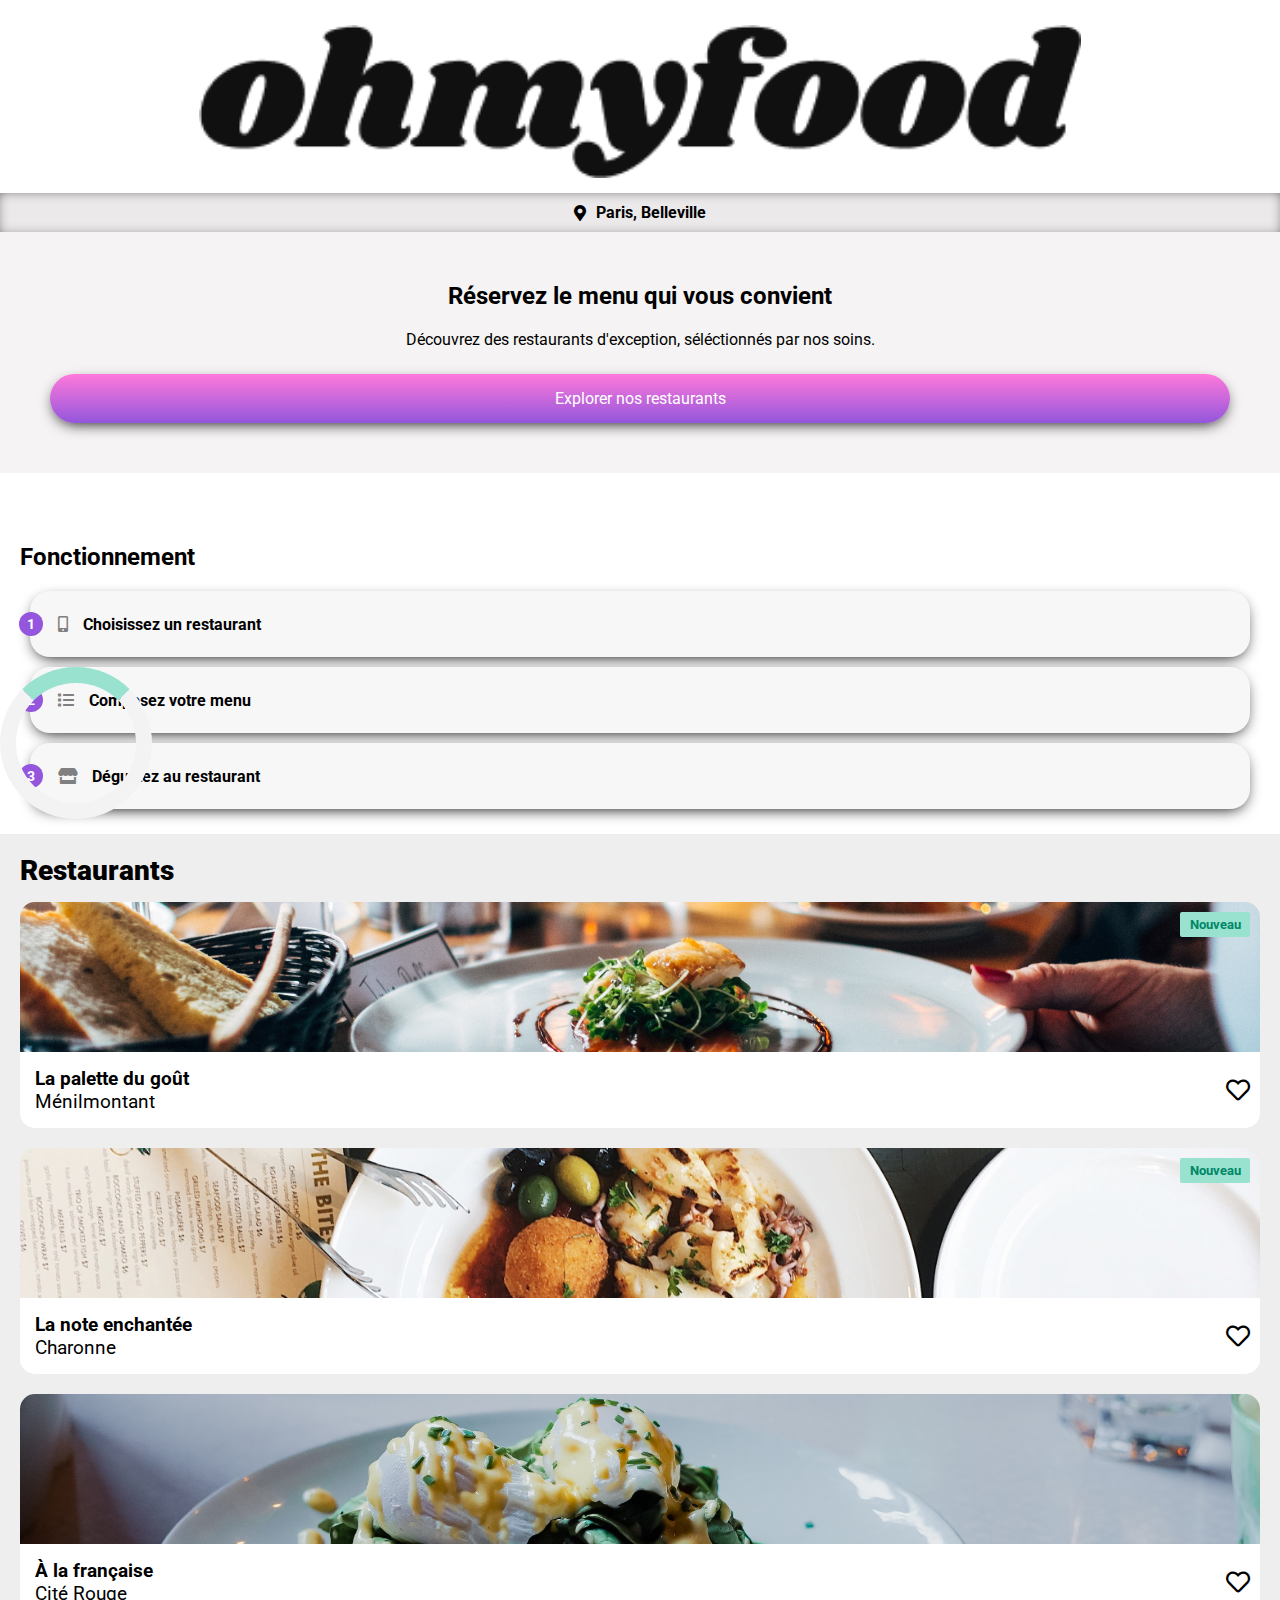
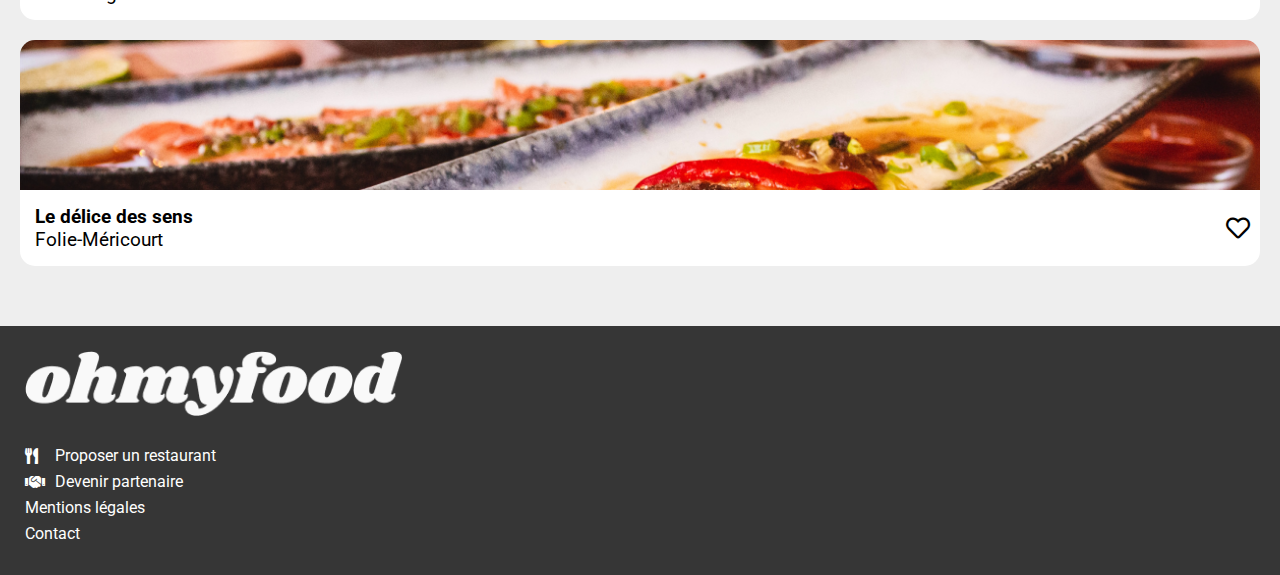
==== index.html @ 24064225 "28/06" ====
<!DOCTYPE html>
<html lang="fr">
  <head>
    <meta charset="utf-8" />
    <meta name="viewport" content="width=device-width, initial-scale=1" />
    <meta name="description" content="decouvre des restaurants d'dexception de chez ohmyfood" />
    <title>Oh my food</title>
    <link rel="stylesheet" href="./public/css/style.css" type="text/css" />
    <link rel="stylesheet" href="https://cdnjs.cloudflare.com/ajax/libs/font-awesome/5.15.1/css/all.min.css" />
    <link rel="preconnect" href="https://fonts.gstatic.com" />
    <link href="https://fonts.googleapis.com/css2?family=Roboto:wght@300&family=Shrikhand&display=swap" rel="stylesheet" />
  </head>
  <body>
    <div id="container">
      <header>
        <div id="logo_wrapper1">
          <img src="./public/images/logo/ohmyfood.png" alt="ohmyfood logo" />
        </div>
        <div id="adresse">
          <i class="fas fa-map-marker-alt"></i>
          Paris, Belleville
        </div>
        <div id="header_description">
          <div>
            <div id="bold">Réservez le menu qui vous convient</div>
          </div>
          <div>Découvrez des restaurants d'exception, séléctionnés par nos soins.</div>
          <a href="#" class="purple-button"> Explorer nos restaurants </a>
        </div>
      </header>
      <div id="content">
        <div id="fonctionnement">
          <h3>Fonctionnement</h3>
          <div class="element">
            <div class="chip">1</div>
            <i class="fas fa-mobile-alt"></i>
            Choisissez un restaurant
          </div>
          <div class="loader">
          </div>
          <div class="element">
            <div class="chip">2</div>
            <i class="fas fa-list"></i>
            Composez votre menu
          </div>
          <div class="element">
            <div class="chip">3</div>
            <i class="fas fa-store last"></i>
            Dégustez au restaurant
          </div>
        </div>
        <div id="restaurants">
          <h3>Restaurants</h3>
          <a href="la-palette-du-gout.html" class="restaurant-block">
            <img src="./public/images/restaurants/jay-wennington-N_Y88TWmGwA-unsplash.jpg" alt="Logo plate" />
            <span class="new">Nouveau</span>
            <div class="image-description">
              <span>
                <p class="name">La palette du goût</p>
                <p class="location">Ménilmontant</p>
              </span>
              <i class="far fa-heart"></i>
            </div>
          </a>
          <a href="la-note-enchantee.html" class="restaurant-block">
            <img src="./public/images/restaurants/stil-u2Lp8tXIcjw-unsplash.jpg" alt="Logo plate2" />
            <span class="new">Nouveau</span>
            <div class="image-description">
              <span>
                <p class="name">La note enchantée</p>
                <p class="location">Charonne</p>
              </span>
              <i class="far fa-heart"></i>
            </div>
          </a>
          <a href="a-la-francaise.html" class="restaurant-block">
            <img src="./public/images/restaurants/toa-heftiba-DQKerTsQwi0-unsplash.jpg" alt="Logo plate3" />
            <div class="image-description">
              <span>
                <p class="name">À la française</p>
                <p class="location">Cité Rouge</p>
              </span>
              <i class="far fa-heart"></i>
            </div>
          </a>
          <a href="le-delice-des-sens.html" class="restaurant-block">
            <img src="./public/images/restaurants/louis-hansel-shotsoflouis-qNBGVyOCY8Q-unsplash.jpg" alt="Logo plate4" />
            <div class="image-description">
              <span>
                <p class="name">Le délice des sens</p>
                <p class="location">Folie-Méricourt</p>
              </span>
              <i class="far fa-heart"></i>
            </div>
          </a>
        </div>
      </div>
      <footer>
        <div class="footer-elem">
          <img src="./public/images/logo/ohmyfoodblanc.png" alt="ohmyfood logo" />
        </div>
        <div class="footer-elem">
          <div class="icon-wrapper">
            <i class="fas fa-utensils"></i>
          </div>
          <span>
            Proposer un restaurant
          </span>
        </div>
        <div class="footer-elem">
          <div class="icon-wrapper">
            <i class="fas fa-handshake"></i>
          </div>
          <span>
            Devenir partenaire
          </span>
        </div>
        <div class="footer-elem">Mentions légales</div>
        <div class="footer-elem">Contact</div>
      </footer>
    </div>
  </body>
</html>
---- public/css/style.css ----
*{padding:0;margin:0;font-family:"Roboto", sans-serif}h1,h2,h4,h5{font-family:"Shrikhand", cursive}.purple-button{padding:15px 15px 15px 15px;border-radius:999px;background:#ff79da;background:-webkit-gradient(linear, left top, left bottom, from(#ff79da), to(#9356dc));background:linear-gradient(180deg, #ff79da 0%, #9356dc 100%);color:white;text-decoration:none;-webkit-box-shadow:0px 5px 15px -5px #000000;box-shadow:0px 5px 15px -5px #000000;text-align:center;margin-top:15px}#container header #logo_wrapper1{background-color:white;display:-webkit-box;display:-ms-flexbox;display:flex;-webkit-box-pack:center;-ms-flex-pack:center;justify-content:center;-webkit-box-align:center;-ms-flex-align:center;align-items:center;padding:10px;margin-top:15px;margin-bottom:5px}#container header #logo_wrapper1 img{width:70%}#container header #logo_wrapper{background-color:white;display:-webkit-box;display:-ms-flexbox;display:flex;-webkit-box-align:center;-ms-flex-align:center;align-items:center;-webkit-box-pack:justify;-ms-flex-pack:justify;justify-content:space-between;padding:10px;margin-top:15px;margin-bottom:5px}#container header #logo_wrapper .arrow{width:15%;color:#000000;font-size:1.3em;margin-left:15px}#container header #logo_wrapper img{width:50%}#container header #logo_wrapper .filler{width:5%;margin-right:20px}#container header .head_pic2{position:relative}#container header .head_pic2 img{-o-object-fit:cover;object-fit:cover;width:100%;max-height:400px}#container header #adresse{font-weight:bold;padding:0;display:-webkit-box;display:-ms-flexbox;display:flex;-webkit-box-align:center;-ms-flex-align:center;align-items:center;-webkit-box-pack:center;-ms-flex-pack:center;justify-content:center;padding:10px;background-color:#ebe9e9;-webkit-box-shadow:inset 0px 1px 15px -7px #000000;box-shadow:inset 0px 1px 15px -7px #000000}#container header #adresse i{margin-right:10px}#container header #header_description{background-color:#f5f3f3;display:-webkit-box;display:-ms-flexbox;display:flex;-webkit-box-pack:center;-ms-flex-pack:center;justify-content:center;-webkit-box-orient:vertical;-webkit-box-direction:normal;-ms-flex-direction:column;flex-direction:column;padding:50px}#container header #header_description div{text-align:center;display:-webkit-box;display:-ms-flexbox;display:flex;-webkit-box-orient:vertical;-webkit-box-direction:normal;-ms-flex-direction:column;flex-direction:column;-webkit-box-align:center;-ms-flex-align:center;align-items:center;-webkit-box-pack:center;-ms-flex-pack:center;justify-content:center;margin-bottom:10px}#container header #header_description #bold{font-weight:bold;font-size:150%}#container #content .loader{border:16px solid #f3f3f3;border-top:16px solid #99e2d0;border-radius:50%;width:120px;height:120px;-webkit-animation:spin 2s linear;animation:spin 2s linear;-webkit-box-pack:center;-ms-flex-pack:center;justify-content:center;-webkit-box-align:center;-ms-flex-align:center;align-items:center;display:-webkit-box;display:-ms-flexbox;display:flex;-webkit-animation:spin 3s ease-in-out 0.1s forwards;animation:spin 3s ease-in-out 0.1s forwards;z-index:100;position:absolute}@-webkit-keyframes spin{0%{-webkit-transform:rotate(0deg);transform:rotate(0deg);opacity:1}100%{-webkit-transform:rotate(360deg);transform:rotate(360deg);opacity:0;z-index:-1}}@keyframes spin{0%{-webkit-transform:rotate(0deg);transform:rotate(0deg);opacity:1}100%{-webkit-transform:rotate(360deg);transform:rotate(360deg);opacity:0;z-index:-1}}#container #content .slide-in-top{-webkit-animation:slide-in-top 1s cubic-bezier(0.25, 0.46, 0.45, 0.94) both;animation:slide-in-top 1s cubic-bezier(0.25, 0.46, 0.45, 0.94) both}#container #content .slide-in-top2{-webkit-animation:slide-in-top 1s cubic-bezier(0.25, 0.46, 0.45, 0.94) 100ms both;animation:slide-in-top 1s cubic-bezier(0.25, 0.46, 0.45, 0.94) 100ms both}#container #content .slide-in-top3{-webkit-animation:slide-in-top 1s cubic-bezier(0.25, 0.46, 0.45, 0.94) 200ms both;animation:slide-in-top 1s cubic-bezier(0.25, 0.46, 0.45, 0.94) 200ms both}#container #content .slide-in-top4{-webkit-animation:slide-in-top 1s cubic-bezier(0.25, 0.46, 0.45, 0.94) 300ms both;animation:slide-in-top 1s cubic-bezier(0.25, 0.46, 0.45, 0.94) 300ms both}@-webkit-keyframes slide-in-top{0%{-webkit-transform:translateY(-1000px);transform:translateY(-1000px);opacity:0}100%{-webkit-transform:translateY(0);transform:translateY(0);opacity:1}}@keyframes slide-in-top{0%{-webkit-transform:translateY(-1000px);transform:translateY(-1000px);opacity:0}100%{-webkit-transform:translateY(0);transform:translateY(0);opacity:1}}#container #content #menu{background-color:white;border-radius:50px 50px 0 0;padding-top:20px;position:relative;z-index:100;margin-top:-50px}#container #content #menu .title-restau{font-weight:1200;font-size:1.5em;text-decoration:none;padding:20px;display:-webkit-box;display:-ms-flexbox;display:flex;-webkit-box-align:center;-ms-flex-align:center;align-items:center;-webkit-box-pack:justify;-ms-flex-pack:justify;justify-content:space-between;-webkit-box-orient:horizontal;-webkit-box-direction:normal;-ms-flex-direction:row;flex-direction:row;font-family:"Shrikhand", cursive}#container #content #menu .title-restau .fa-heart{font-weight:normal}#container #content #menu .menu-item{margin-left:38px;margin-bottom:10px;margin-top:40px}#container #content #menu #small_underline{border-bottom:3px solid #91f5e4;width:40px;margin-bottom:20px;margin-top:5px}#container #content #menu .dish-element{margin:0 30px 10px 30px;-webkit-box-shadow:0px 5px 15px -5px #000000;box-shadow:0px 5px 15px -5px #000000;border-radius:20px;padding:10px 15px;background-color:#f7f7f7}#container #content #menu .dish-element:active{background-color:#ebdafa;cursor:pointer}#container #content #menu .dish-element:hover{background-color:#ebdafa;cursor:pointer}#container #content #menu .dish-element .dish-name{font-size:1.2rem;font-weight:bold}#container #content #menu .dish-element .details-wrapper{display:-webkit-box;display:-ms-flexbox;display:flex;-webkit-box-align:center;-ms-flex-align:center;align-items:center;-webkit-box-pack:justify;-ms-flex-pack:justify;justify-content:space-between;-webkit-box-orient:horizontal;-webkit-box-direction:normal;-ms-flex-direction:row;flex-direction:row;-webkit-box-flex:1;-ms-flex-positive:1;flex-grow:1}#container #content #menu .dish-element .details-wrapper .dish-details{font-size:0.9rem}#container #content #menu .dish-element .details-wrapper .dish-price{font-weight:bold}#container #content #menu .dish-element .details-wrapper .dish-check{width:50px;height:100%;background-color:Purple;display:-webkit-box;display:-ms-flexbox;display:flex;-webkit-box-align:center;-ms-flex-align:center;align-items:center;-webkit-box-pack:center;-ms-flex-pack:center;justify-content:center}#container #content #menu .dish-element .details-wrapper .dish-check .fa-check-circle{-webkit-animation:rotate-in-center 0.6s cubic-bezier(0.25, 0.46, 0.45, 0.94) alternate both;animation:rotate-in-center 0.6s cubic-bezier(0.25, 0.46, 0.45, 0.94) alternate both}@-webkit-keyframes rotate-in-center{0%{-webkit-transform:rotate(-360deg);transform:rotate(-360deg);opacity:0}100%{-webkit-transform:rotate(0);transform:rotate(0);opacity:1}}@keyframes rotate-in-center{0%{-webkit-transform:rotate(-360deg);transform:rotate(-360deg);opacity:0}100%{-webkit-transform:rotate(0);transform:rotate(0);opacity:1}}#container #content #menu #button_wrapper{width:100%;display:-webkit-box;display:-ms-flexbox;display:flex;-webkit-box-align:center;-ms-flex-align:center;align-items:center;-webkit-box-pack:center;-ms-flex-pack:center;justify-content:center;margin-bottom:20px}#container #content #fonctionnement h3{font-weight:1200;font-size:1.5em;text-decoration:none;padding:20px;margin-top:50px}#container #content #fonctionnement .element{font-weight:bold;border-radius:20px;padding:10px 15px;background-color:#f7f7f7;margin:0 30px;margin-bottom:10px;display:-webkit-box;display:-ms-flexbox;display:flex;-webkit-box-orient:horizontal;-webkit-box-direction:normal;-ms-flex-direction:row;flex-direction:row;-webkit-box-align:center;-ms-flex-align:center;align-items:center;-webkit-box-shadow:0px 5px 15px -5px #000000;box-shadow:0px 5px 15px -5px #000000}#container #content #fonctionnement .element:active{background-color:#ebdafa;cursor:pointer}#container #content #fonctionnement .element:hover{background-color:#ebdafa;cursor:pointer}#container #content #fonctionnement .element:hover i{color:#9356dc}#container #content #fonctionnement .element .chip{width:20px;height:20px;background-color:#9356dc;border-radius:999px;padding:2px;display:-webkit-box;display:-ms-flexbox;display:flex;-webkit-box-align:center;-ms-flex-align:center;align-items:center;-webkit-box-pack:center;-ms-flex-pack:center;justify-content:center;color:white;margin-left:-26px;font-size:0.9rem}#container #content #fonctionnement .element i{color:grey;padding:15px}#container #content #restaurants{background-color:#eee;padding:20px;font-weight:bold;font-size:1.5em;margin-top:25px;padding-bottom:40px}#container #content #restaurants h3{margin-bottom:15px;font-weight:bolder}#container #content #restaurants .restaurant-block{border-radius:20px;text-decoration:none;display:-webkit-box;display:-ms-flexbox;display:flex;-webkit-box-orient:vertical;-webkit-box-direction:normal;-ms-flex-direction:column;flex-direction:column;margin-bottom:20px;position:relative}#container #content #restaurants .restaurant-block img{border-radius:15px 15px 0 0;-o-object-fit:cover;object-fit:cover;width:100%;height:150px}#container #content #restaurants .restaurant-block .new{background-color:#99e2d0;color:#008766;border-radius:2px;padding:5px;position:absolute;top:10px;right:10px;font-size:0.8rem;font-weight:bold;width:60px;text-align:center}#container #content #restaurants .restaurant-block .image-description{padding-left:15px;color:black;display:-webkit-box;display:-ms-flexbox;display:flex;background-color:white;-webkit-box-align:center;-ms-flex-align:center;align-items:center;-webkit-box-pack:justify;-ms-flex-pack:justify;justify-content:space-between;border-radius:0 0 15px 15px}#container #content #restaurants .restaurant-block .image-description i{margin-right:10px}#container #content #restaurants .restaurant-block .image-description i:hover{-webkit-filter:hue-rotate(-30deg);filter:hue-rotate(-30deg)}#container #content #restaurants .restaurant-block .image-description span{margin:15px 15px 15px 0px;font-size:1.2rem;text-decoration:none}#container #content #restaurants .restaurant-block .image-description span .location{font-weight:normal}#container footer{background-color:#363636;padding-bottom:25px}#container footer .footer-elem{display:-webkit-box;display:-ms-flexbox;display:flex;-webkit-box-pack:start;-ms-flex-pack:start;justify-content:flex-start;-webkit-box-align:center;-ms-flex-align:center;align-items:center;padding-left:25px;color:white;margin-bottom:7px}#container footer .footer-elem:first-of-type{margin-bottom:25px}#container footer .footer-elem .icon-wrapper{width:30px;display:-webkit-box;display:-ms-flexbox;display:flex;-webkit-box-pack:start;-ms-flex-pack:start;justify-content:flex-start;-webkit-box-align:center;-ms-flex-align:center;align-items:center}#container footer .footer-elem .icon-wrapper .fa-utensils .fa-handshake{color:white;margin-right:5px}#container footer .footer-elem img{width:30%;margin-bottom:5px;margin-top:25px}
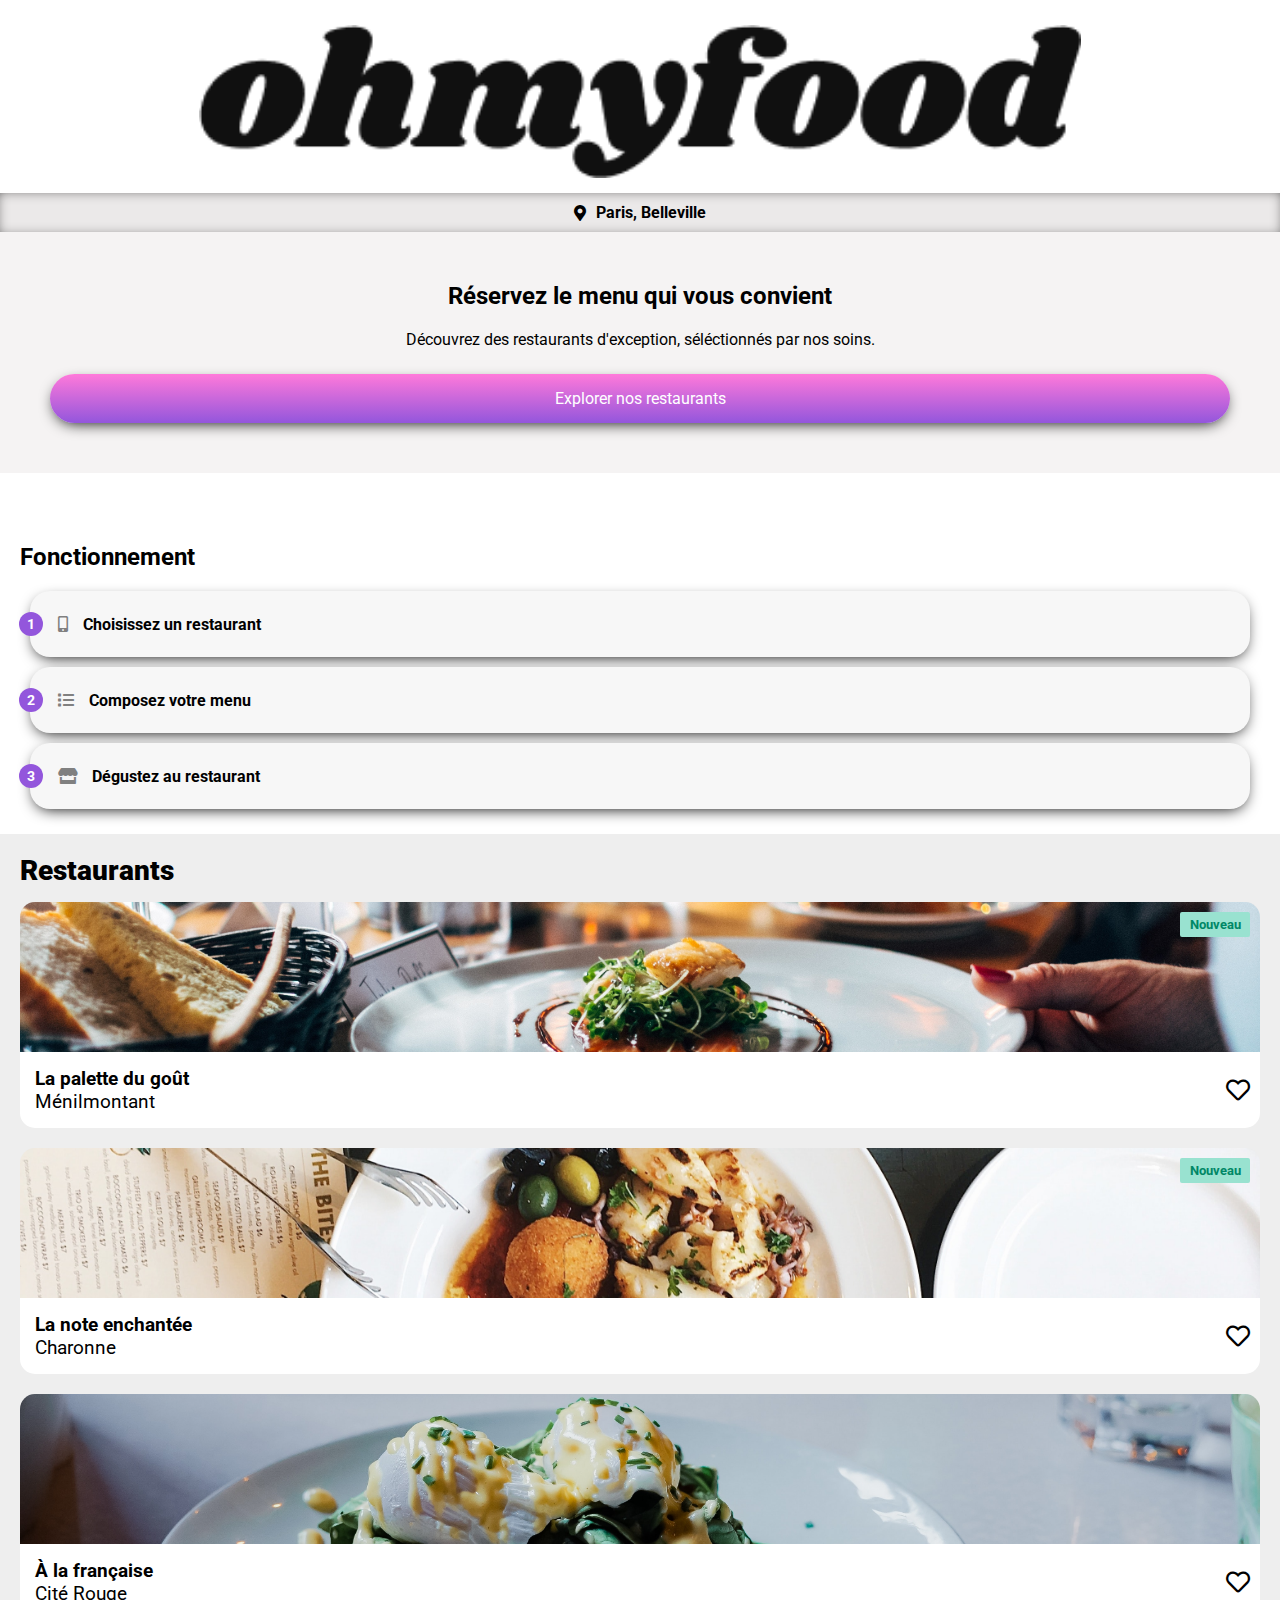
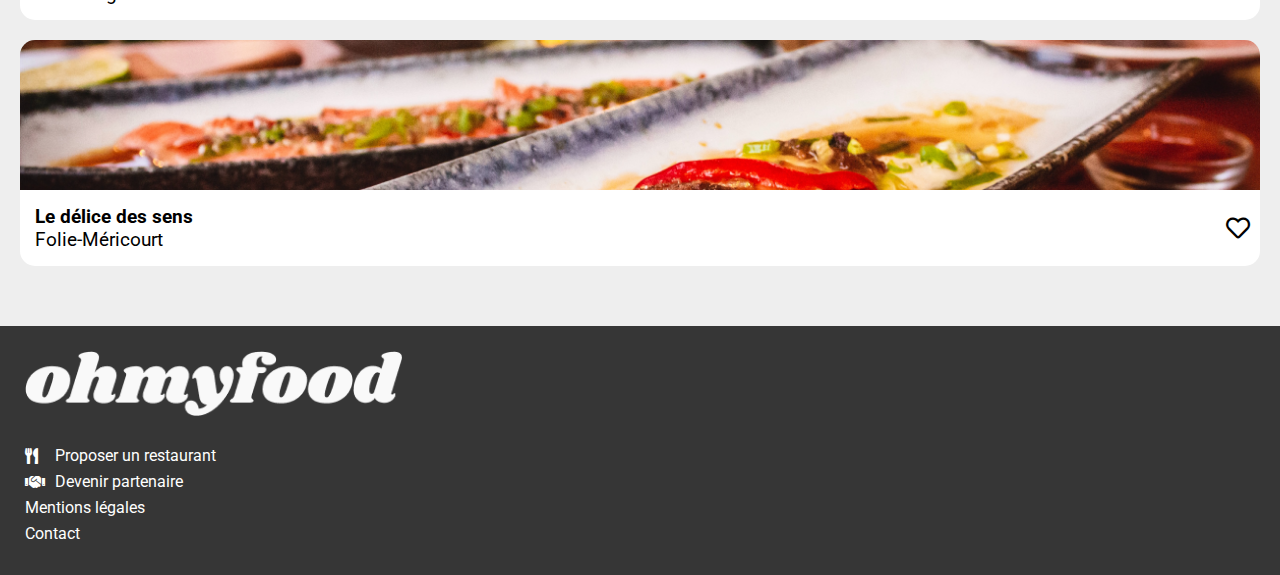
==== commit ef98457c: "28/06 no.2" ====
--- a/index.html
+++ b/index.html
@@ -11,6 +11,9 @@
     <link href="https://fonts.googleapis.com/css2?family=Roboto:wght@300&family=Shrikhand&display=swap" rel="stylesheet" />
   </head>
   <body>
+    <div class="loader">
+      <div class="spinner"></div>
+    </div>
     <div id="container">
       <header>
         <div id="logo_wrapper1">
@@ -35,8 +38,6 @@
             <div class="chip">1</div>
             <i class="fas fa-mobile-alt"></i>
             Choisissez un restaurant
-          </div>
-          <div class="loader">
           </div>
           <div class="element">
             <div class="chip">2</div>
--- a/public/css/style.css
+++ b/public/css/style.css
@@ -1 +1 @@
-*{padding:0;margin:0;font-family:"Roboto", sans-serif}h1,h2,h4,h5{font-family:"Shrikhand", cursive}.purple-button{padding:15px 15px 15px 15px;border-radius:999px;background:#ff79da;background:-webkit-gradient(linear, left top, left bottom, from(#ff79da), to(#9356dc));background:linear-gradient(180deg, #ff79da 0%, #9356dc 100%);color:white;text-decoration:none;-webkit-box-shadow:0px 5px 15px -5px #000000;box-shadow:0px 5px 15px -5px #000000;text-align:center;margin-top:15px}#container header #logo_wrapper1{background-color:white;display:-webkit-box;display:-ms-flexbox;display:flex;-webkit-box-pack:center;-ms-flex-pack:center;justify-content:center;-webkit-box-align:center;-ms-flex-align:center;align-items:center;padding:10px;margin-top:15px;margin-bottom:5px}#container header #logo_wrapper1 img{width:70%}#container header #logo_wrapper{background-color:white;display:-webkit-box;display:-ms-flexbox;display:flex;-webkit-box-align:center;-ms-flex-align:center;align-items:center;-webkit-box-pack:justify;-ms-flex-pack:justify;justify-content:space-between;padding:10px;margin-top:15px;margin-bottom:5px}#container header #logo_wrapper .arrow{width:15%;color:#000000;font-size:1.3em;margin-left:15px}#container header #logo_wrapper img{width:50%}#container header #logo_wrapper .filler{width:5%;margin-right:20px}#container header .head_pic2{position:relative}#container header .head_pic2 img{-o-object-fit:cover;object-fit:cover;width:100%;max-height:400px}#container header #adresse{font-weight:bold;padding:0;display:-webkit-box;display:-ms-flexbox;display:flex;-webkit-box-align:center;-ms-flex-align:center;align-items:center;-webkit-box-pack:center;-ms-flex-pack:center;justify-content:center;padding:10px;background-color:#ebe9e9;-webkit-box-shadow:inset 0px 1px 15px -7px #000000;box-shadow:inset 0px 1px 15px -7px #000000}#container header #adresse i{margin-right:10px}#container header #header_description{background-color:#f5f3f3;display:-webkit-box;display:-ms-flexbox;display:flex;-webkit-box-pack:center;-ms-flex-pack:center;justify-content:center;-webkit-box-orient:vertical;-webkit-box-direction:normal;-ms-flex-direction:column;flex-direction:column;padding:50px}#container header #header_description div{text-align:center;display:-webkit-box;display:-ms-flexbox;display:flex;-webkit-box-orient:vertical;-webkit-box-direction:normal;-ms-flex-direction:column;flex-direction:column;-webkit-box-align:center;-ms-flex-align:center;align-items:center;-webkit-box-pack:center;-ms-flex-pack:center;justify-content:center;margin-bottom:10px}#container header #header_description #bold{font-weight:bold;font-size:150%}#container #content .loader{border:16px solid #f3f3f3;border-top:16px solid #99e2d0;border-radius:50%;width:120px;height:120px;-webkit-animation:spin 2s linear;animation:spin 2s linear;-webkit-box-pack:center;-ms-flex-pack:center;justify-content:center;-webkit-box-align:center;-ms-flex-align:center;align-items:center;display:-webkit-box;display:-ms-flexbox;display:flex;-webkit-animation:spin 3s ease-in-out 0.1s forwards;animation:spin 3s ease-in-out 0.1s forwards;z-index:100;position:absolute}@-webkit-keyframes spin{0%{-webkit-transform:rotate(0deg);transform:rotate(0deg);opacity:1}100%{-webkit-transform:rotate(360deg);transform:rotate(360deg);opacity:0;z-index:-1}}@keyframes spin{0%{-webkit-transform:rotate(0deg);transform:rotate(0deg);opacity:1}100%{-webkit-transform:rotate(360deg);transform:rotate(360deg);opacity:0;z-index:-1}}#container #content .slide-in-top{-webkit-animation:slide-in-top 1s cubic-bezier(0.25, 0.46, 0.45, 0.94) both;animation:slide-in-top 1s cubic-bezier(0.25, 0.46, 0.45, 0.94) both}#container #content .slide-in-top2{-webkit-animation:slide-in-top 1s cubic-bezier(0.25, 0.46, 0.45, 0.94) 100ms both;animation:slide-in-top 1s cubic-bezier(0.25, 0.46, 0.45, 0.94) 100ms both}#container #content .slide-in-top3{-webkit-animation:slide-in-top 1s cubic-bezier(0.25, 0.46, 0.45, 0.94) 200ms both;animation:slide-in-top 1s cubic-bezier(0.25, 0.46, 0.45, 0.94) 200ms both}#container #content .slide-in-top4{-webkit-animation:slide-in-top 1s cubic-bezier(0.25, 0.46, 0.45, 0.94) 300ms both;animation:slide-in-top 1s cubic-bezier(0.25, 0.46, 0.45, 0.94) 300ms both}@-webkit-keyframes slide-in-top{0%{-webkit-transform:translateY(-1000px);transform:translateY(-1000px);opacity:0}100%{-webkit-transform:translateY(0);transform:translateY(0);opacity:1}}@keyframes slide-in-top{0%{-webkit-transform:translateY(-1000px);transform:translateY(-1000px);opacity:0}100%{-webkit-transform:translateY(0);transform:translateY(0);opacity:1}}#container #content #menu{background-color:white;border-radius:50px 50px 0 0;padding-top:20px;position:relative;z-index:100;margin-top:-50px}#container #content #menu .title-restau{font-weight:1200;font-size:1.5em;text-decoration:none;padding:20px;display:-webkit-box;display:-ms-flexbox;display:flex;-webkit-box-align:center;-ms-flex-align:center;align-items:center;-webkit-box-pack:justify;-ms-flex-pack:justify;justify-content:space-between;-webkit-box-orient:horizontal;-webkit-box-direction:normal;-ms-flex-direction:row;flex-direction:row;font-family:"Shrikhand", cursive}#container #content #menu .title-restau .fa-heart{font-weight:normal}#container #content #menu .menu-item{margin-left:38px;margin-bottom:10px;margin-top:40px}#container #content #menu #small_underline{border-bottom:3px solid #91f5e4;width:40px;margin-bottom:20px;margin-top:5px}#container #content #menu .dish-element{margin:0 30px 10px 30px;-webkit-box-shadow:0px 5px 15px -5px #000000;box-shadow:0px 5px 15px -5px #000000;border-radius:20px;padding:10px 15px;background-color:#f7f7f7}#container #content #menu .dish-element:active{background-color:#ebdafa;cursor:pointer}#container #content #menu .dish-element:hover{background-color:#ebdafa;cursor:pointer}#container #content #menu .dish-element .dish-name{font-size:1.2rem;font-weight:bold}#container #content #menu .dish-element .details-wrapper{display:-webkit-box;display:-ms-flexbox;display:flex;-webkit-box-align:center;-ms-flex-align:center;align-items:center;-webkit-box-pack:justify;-ms-flex-pack:justify;justify-content:space-between;-webkit-box-orient:horizontal;-webkit-box-direction:normal;-ms-flex-direction:row;flex-direction:row;-webkit-box-flex:1;-ms-flex-positive:1;flex-grow:1}#container #content #menu .dish-element .details-wrapper .dish-details{font-size:0.9rem}#container #content #menu .dish-element .details-wrapper .dish-price{font-weight:bold}#container #content #menu .dish-element .details-wrapper .dish-check{width:50px;height:100%;background-color:Purple;display:-webkit-box;display:-ms-flexbox;display:flex;-webkit-box-align:center;-ms-flex-align:center;align-items:center;-webkit-box-pack:center;-ms-flex-pack:center;justify-content:center}#container #content #menu .dish-element .details-wrapper .dish-check .fa-check-circle{-webkit-animation:rotate-in-center 0.6s cubic-bezier(0.25, 0.46, 0.45, 0.94) alternate both;animation:rotate-in-center 0.6s cubic-bezier(0.25, 0.46, 0.45, 0.94) alternate both}@-webkit-keyframes rotate-in-center{0%{-webkit-transform:rotate(-360deg);transform:rotate(-360deg);opacity:0}100%{-webkit-transform:rotate(0);transform:rotate(0);opacity:1}}@keyframes rotate-in-center{0%{-webkit-transform:rotate(-360deg);transform:rotate(-360deg);opacity:0}100%{-webkit-transform:rotate(0);transform:rotate(0);opacity:1}}#container #content #menu #button_wrapper{width:100%;display:-webkit-box;display:-ms-flexbox;display:flex;-webkit-box-align:center;-ms-flex-align:center;align-items:center;-webkit-box-pack:center;-ms-flex-pack:center;justify-content:center;margin-bottom:20px}#container #content #fonctionnement h3{font-weight:1200;font-size:1.5em;text-decoration:none;padding:20px;margin-top:50px}#container #content #fonctionnement .element{font-weight:bold;border-radius:20px;padding:10px 15px;background-color:#f7f7f7;margin:0 30px;margin-bottom:10px;display:-webkit-box;display:-ms-flexbox;display:flex;-webkit-box-orient:horizontal;-webkit-box-direction:normal;-ms-flex-direction:row;flex-direction:row;-webkit-box-align:center;-ms-flex-align:center;align-items:center;-webkit-box-shadow:0px 5px 15px -5px #000000;box-shadow:0px 5px 15px -5px #000000}#container #content #fonctionnement .element:active{background-color:#ebdafa;cursor:pointer}#container #content #fonctionnement .element:hover{background-color:#ebdafa;cursor:pointer}#container #content #fonctionnement .element:hover i{color:#9356dc}#container #content #fonctionnement .element .chip{width:20px;height:20px;background-color:#9356dc;border-radius:999px;padding:2px;display:-webkit-box;display:-ms-flexbox;display:flex;-webkit-box-align:center;-ms-flex-align:center;align-items:center;-webkit-box-pack:center;-ms-flex-pack:center;justify-content:center;color:white;margin-left:-26px;font-size:0.9rem}#container #content #fonctionnement .element i{color:grey;padding:15px}#container #content #restaurants{background-color:#eee;padding:20px;font-weight:bold;font-size:1.5em;margin-top:25px;padding-bottom:40px}#container #content #restaurants h3{margin-bottom:15px;font-weight:bolder}#container #content #restaurants .restaurant-block{border-radius:20px;text-decoration:none;display:-webkit-box;display:-ms-flexbox;display:flex;-webkit-box-orient:vertical;-webkit-box-direction:normal;-ms-flex-direction:column;flex-direction:column;margin-bottom:20px;position:relative}#container #content #restaurants .restaurant-block img{border-radius:15px 15px 0 0;-o-object-fit:cover;object-fit:cover;width:100%;height:150px}#container #content #restaurants .restaurant-block .new{background-color:#99e2d0;color:#008766;border-radius:2px;padding:5px;position:absolute;top:10px;right:10px;font-size:0.8rem;font-weight:bold;width:60px;text-align:center}#container #content #restaurants .restaurant-block .image-description{padding-left:15px;color:black;display:-webkit-box;display:-ms-flexbox;display:flex;background-color:white;-webkit-box-align:center;-ms-flex-align:center;align-items:center;-webkit-box-pack:justify;-ms-flex-pack:justify;justify-content:space-between;border-radius:0 0 15px 15px}#container #content #restaurants .restaurant-block .image-description i{margin-right:10px}#container #content #restaurants .restaurant-block .image-description i:hover{-webkit-filter:hue-rotate(-30deg);filter:hue-rotate(-30deg)}#container #content #restaurants .restaurant-block .image-description span{margin:15px 15px 15px 0px;font-size:1.2rem;text-decoration:none}#container #content #restaurants .restaurant-block .image-description span .location{font-weight:normal}#container footer{background-color:#363636;padding-bottom:25px}#container footer .footer-elem{display:-webkit-box;display:-ms-flexbox;display:flex;-webkit-box-pack:start;-ms-flex-pack:start;justify-content:flex-start;-webkit-box-align:center;-ms-flex-align:center;align-items:center;padding-left:25px;color:white;margin-bottom:7px}#container footer .footer-elem:first-of-type{margin-bottom:25px}#container footer .footer-elem .icon-wrapper{width:30px;display:-webkit-box;display:-ms-flexbox;display:flex;-webkit-box-pack:start;-ms-flex-pack:start;justify-content:flex-start;-webkit-box-align:center;-ms-flex-align:center;align-items:center}#container footer .footer-elem .icon-wrapper .fa-utensils .fa-handshake{color:white;margin-right:5px}#container footer .footer-elem img{width:30%;margin-bottom:5px;margin-top:25px}
+*{padding:0;margin:0;font-family:"Roboto", sans-serif}h1,h2,h4,h5{font-family:"Shrikhand", cursive}.purple-button{padding:15px 15px 15px 15px;border-radius:999px;background:#ff79da;background:-webkit-gradient(linear, left top, left bottom, from(#ff79da), to(#9356dc));background:linear-gradient(180deg, #ff79da 0%, #9356dc 100%);color:white;text-decoration:none;-webkit-box-shadow:0px 5px 15px -5px #000000;box-shadow:0px 5px 15px -5px #000000;text-align:center;margin-top:15px}#container header #logo_wrapper1{background-color:white;display:-webkit-box;display:-ms-flexbox;display:flex;-webkit-box-pack:center;-ms-flex-pack:center;justify-content:center;-webkit-box-align:center;-ms-flex-align:center;align-items:center;padding:10px;margin-top:15px;margin-bottom:5px}#container header #logo_wrapper1 img{width:70%}#container header #logo_wrapper{background-color:white;display:-webkit-box;display:-ms-flexbox;display:flex;-webkit-box-align:center;-ms-flex-align:center;align-items:center;-webkit-box-pack:justify;-ms-flex-pack:justify;justify-content:space-between;padding:10px;margin-top:15px;margin-bottom:5px}#container header #logo_wrapper .arrow{width:15%;color:#000000;font-size:1.3em;margin-left:15px}#container header #logo_wrapper img{width:50%}#container header #logo_wrapper .filler{width:5%;margin-right:20px}#container header .head_pic2{position:relative}#container header .head_pic2 img{-o-object-fit:cover;object-fit:cover;width:100%;max-height:400px}#container header #adresse{font-weight:bold;padding:0;display:-webkit-box;display:-ms-flexbox;display:flex;-webkit-box-align:center;-ms-flex-align:center;align-items:center;-webkit-box-pack:center;-ms-flex-pack:center;justify-content:center;padding:10px;background-color:#ebe9e9;-webkit-box-shadow:inset 0px 1px 15px -7px #000000;box-shadow:inset 0px 1px 15px -7px #000000}#container header #adresse i{margin-right:10px}#container header #header_description{background-color:#f5f3f3;display:-webkit-box;display:-ms-flexbox;display:flex;-webkit-box-pack:center;-ms-flex-pack:center;justify-content:center;-webkit-box-orient:vertical;-webkit-box-direction:normal;-ms-flex-direction:column;flex-direction:column;padding:50px}#container header #header_description div{text-align:center;display:-webkit-box;display:-ms-flexbox;display:flex;-webkit-box-orient:vertical;-webkit-box-direction:normal;-ms-flex-direction:column;flex-direction:column;-webkit-box-align:center;-ms-flex-align:center;align-items:center;-webkit-box-pack:center;-ms-flex-pack:center;justify-content:center;margin-bottom:10px}#container header #header_description #bold{font-weight:bold;font-size:150%}#container .loader{background-color:rgba(255,255,255,0.95);display:-webkit-box;display:-ms-flexbox;display:flex;height:100px;width:100%;z-index:100}#container .spinners{border:16px solid #f3f3f3;border-top:16px solid #99e2d0;border-radius:50%;width:120px;height:120px;-webkit-animation:spin 2s linear;animation:spin 2s linear;-webkit-box-pack:center;-ms-flex-pack:center;justify-content:center;-webkit-box-align:center;-ms-flex-align:center;align-items:center;display:-webkit-box;display:-ms-flexbox;display:flex;-webkit-animation:spin 3s ease-in-out 0.1s forwards;animation:spin 3s ease-in-out 0.1s forwards;z-index:100;position:absolute}@-webkit-keyframes spin{0%{-webkit-transform:rotate(0deg);transform:rotate(0deg);opacity:1}100%{-webkit-transform:rotate(360deg);transform:rotate(360deg);opacity:0;z-index:-1}}@keyframes spin{0%{-webkit-transform:rotate(0deg);transform:rotate(0deg);opacity:1}100%{-webkit-transform:rotate(360deg);transform:rotate(360deg);opacity:0;z-index:-1}}#container #content .slide-in-top{-webkit-animation:slide-in-top 1s cubic-bezier(0.25, 0.46, 0.45, 0.94) both;animation:slide-in-top 1s cubic-bezier(0.25, 0.46, 0.45, 0.94) both}#container #content .slide-in-top2{-webkit-animation:slide-in-top 1s cubic-bezier(0.25, 0.46, 0.45, 0.94) 100ms both;animation:slide-in-top 1s cubic-bezier(0.25, 0.46, 0.45, 0.94) 100ms both}#container #content .slide-in-top3{-webkit-animation:slide-in-top 1s cubic-bezier(0.25, 0.46, 0.45, 0.94) 200ms both;animation:slide-in-top 1s cubic-bezier(0.25, 0.46, 0.45, 0.94) 200ms both}#container #content .slide-in-top4{-webkit-animation:slide-in-top 1s cubic-bezier(0.25, 0.46, 0.45, 0.94) 300ms both;animation:slide-in-top 1s cubic-bezier(0.25, 0.46, 0.45, 0.94) 300ms both}@-webkit-keyframes slide-in-top{0%{-webkit-transform:translateY(-1000px);transform:translateY(-1000px);opacity:0}100%{-webkit-transform:translateY(0);transform:translateY(0);opacity:1}}@keyframes slide-in-top{0%{-webkit-transform:translateY(-1000px);transform:translateY(-1000px);opacity:0}100%{-webkit-transform:translateY(0);transform:translateY(0);opacity:1}}#container #content #menu{background-color:white;border-radius:50px 50px 0 0;padding-top:20px;position:relative;z-index:100;margin-top:-50px}#container #content #menu .title-restau{font-weight:1200;font-size:1.5em;text-decoration:none;padding:20px;display:-webkit-box;display:-ms-flexbox;display:flex;-webkit-box-align:center;-ms-flex-align:center;align-items:center;-webkit-box-pack:justify;-ms-flex-pack:justify;justify-content:space-between;-webkit-box-orient:horizontal;-webkit-box-direction:normal;-ms-flex-direction:row;flex-direction:row;font-family:"Shrikhand", cursive}#container #content #menu .title-restau .fa-heart{font-weight:normal}#container #content #menu .menu-item{margin-left:38px;margin-bottom:10px;margin-top:40px}#container #content #menu #small_underline{border-bottom:3px solid #91f5e4;width:40px;margin-bottom:20px;margin-top:5px}#container #content #menu .dish-element{margin:0 30px 10px 30px;-webkit-box-shadow:0px 5px 15px -5px #000000;box-shadow:0px 5px 15px -5px #000000;border-radius:20px;padding:10px 15px;background-color:#f7f7f7}#container #content #menu .dish-element:active{background-color:#ebdafa;cursor:pointer}#container #content #menu .dish-element:hover{background-color:#ebdafa;cursor:pointer}#container #content #menu .dish-element .dish-name{font-size:1.2rem;font-weight:bold}#container #content #menu .dish-element .details-wrapper{display:-webkit-box;display:-ms-flexbox;display:flex;-webkit-box-align:center;-ms-flex-align:center;align-items:center;-webkit-box-pack:justify;-ms-flex-pack:justify;justify-content:space-between;-webkit-box-orient:horizontal;-webkit-box-direction:normal;-ms-flex-direction:row;flex-direction:row;-webkit-box-flex:1;-ms-flex-positive:1;flex-grow:1}#container #content #menu .dish-element .details-wrapper .dish-details{font-size:0.9rem}#container #content #menu .dish-element .details-wrapper .dish-price{font-weight:bold}#container #content #menu .dish-element .details-wrapper .dish-check{width:50px;height:100%;background-color:Purple;display:-webkit-box;display:-ms-flexbox;display:flex;-webkit-box-align:center;-ms-flex-align:center;align-items:center;-webkit-box-pack:center;-ms-flex-pack:center;justify-content:center}#container #content #menu .dish-element .details-wrapper .dish-check .fa-check-circle{-webkit-animation:rotate-in-center 0.6s cubic-bezier(0.25, 0.46, 0.45, 0.94) alternate both;animation:rotate-in-center 0.6s cubic-bezier(0.25, 0.46, 0.45, 0.94) alternate both}@-webkit-keyframes rotate-in-center{0%{-webkit-transform:rotate(-360deg);transform:rotate(-360deg);opacity:0}100%{-webkit-transform:rotate(0);transform:rotate(0);opacity:1}}@keyframes rotate-in-center{0%{-webkit-transform:rotate(-360deg);transform:rotate(-360deg);opacity:0}100%{-webkit-transform:rotate(0);transform:rotate(0);opacity:1}}#container #content #menu #button_wrapper{width:100%;display:-webkit-box;display:-ms-flexbox;display:flex;-webkit-box-align:center;-ms-flex-align:center;align-items:center;-webkit-box-pack:center;-ms-flex-pack:center;justify-content:center;margin-bottom:20px}#container #content #fonctionnement h3{font-weight:1200;font-size:1.5em;text-decoration:none;padding:20px;margin-top:50px}#container #content #fonctionnement .element{font-weight:bold;border-radius:20px;padding:10px 15px;background-color:#f7f7f7;margin:0 30px;margin-bottom:10px;display:-webkit-box;display:-ms-flexbox;display:flex;-webkit-box-orient:horizontal;-webkit-box-direction:normal;-ms-flex-direction:row;flex-direction:row;-webkit-box-align:center;-ms-flex-align:center;align-items:center;-webkit-box-shadow:0px 5px 15px -5px #000000;box-shadow:0px 5px 15px -5px #000000}#container #content #fonctionnement .element:active{background-color:#ebdafa;cursor:pointer}#container #content #fonctionnement .element:hover{background-color:#ebdafa;cursor:pointer}#container #content #fonctionnement .element:hover i{color:#9356dc}#container #content #fonctionnement .element .chip{width:20px;height:20px;background-color:#9356dc;border-radius:999px;padding:2px;display:-webkit-box;display:-ms-flexbox;display:flex;-webkit-box-align:center;-ms-flex-align:center;align-items:center;-webkit-box-pack:center;-ms-flex-pack:center;justify-content:center;color:white;margin-left:-26px;font-size:0.9rem}#container #content #fonctionnement .element i{color:grey;padding:15px}#container #content #restaurants{background-color:#eee;padding:20px;font-weight:bold;font-size:1.5em;margin-top:25px;padding-bottom:40px}#container #content #restaurants h3{margin-bottom:15px;font-weight:bolder}#container #content #restaurants .restaurant-block{border-radius:20px;text-decoration:none;display:-webkit-box;display:-ms-flexbox;display:flex;-webkit-box-orient:vertical;-webkit-box-direction:normal;-ms-flex-direction:column;flex-direction:column;margin-bottom:20px;position:relative}#container #content #restaurants .restaurant-block img{border-radius:15px 15px 0 0;-o-object-fit:cover;object-fit:cover;width:100%;height:150px}#container #content #restaurants .restaurant-block .new{background-color:#99e2d0;color:#008766;border-radius:2px;padding:5px;position:absolute;top:10px;right:10px;font-size:0.8rem;font-weight:bold;width:60px;text-align:center}#container #content #restaurants .restaurant-block .image-description{padding-left:15px;color:black;display:-webkit-box;display:-ms-flexbox;display:flex;background-color:white;-webkit-box-align:center;-ms-flex-align:center;align-items:center;-webkit-box-pack:justify;-ms-flex-pack:justify;justify-content:space-between;border-radius:0 0 15px 15px}#container #content #restaurants .restaurant-block .image-description i{margin-right:10px}#container #content #restaurants .restaurant-block .image-description i:hover{-webkit-filter:hue-rotate(-30deg);filter:hue-rotate(-30deg)}#container #content #restaurants .restaurant-block .image-description span{margin:15px 15px 15px 0px;font-size:1.2rem;text-decoration:none}#container #content #restaurants .restaurant-block .image-description span .location{font-weight:normal}#container footer{background-color:#363636;padding-bottom:25px}#container footer .footer-elem{display:-webkit-box;display:-ms-flexbox;display:flex;-webkit-box-pack:start;-ms-flex-pack:start;justify-content:flex-start;-webkit-box-align:center;-ms-flex-align:center;align-items:center;padding-left:25px;color:white;margin-bottom:7px}#container footer .footer-elem:first-of-type{margin-bottom:25px}#container footer .footer-elem .icon-wrapper{width:30px;display:-webkit-box;display:-ms-flexbox;display:flex;-webkit-box-pack:start;-ms-flex-pack:start;justify-content:flex-start;-webkit-box-align:center;-ms-flex-align:center;align-items:center}#container footer .footer-elem .icon-wrapper .fa-utensils .fa-handshake{color:white;margin-right:5px}#container footer .footer-elem img{width:30%;margin-bottom:5px;margin-top:25px}
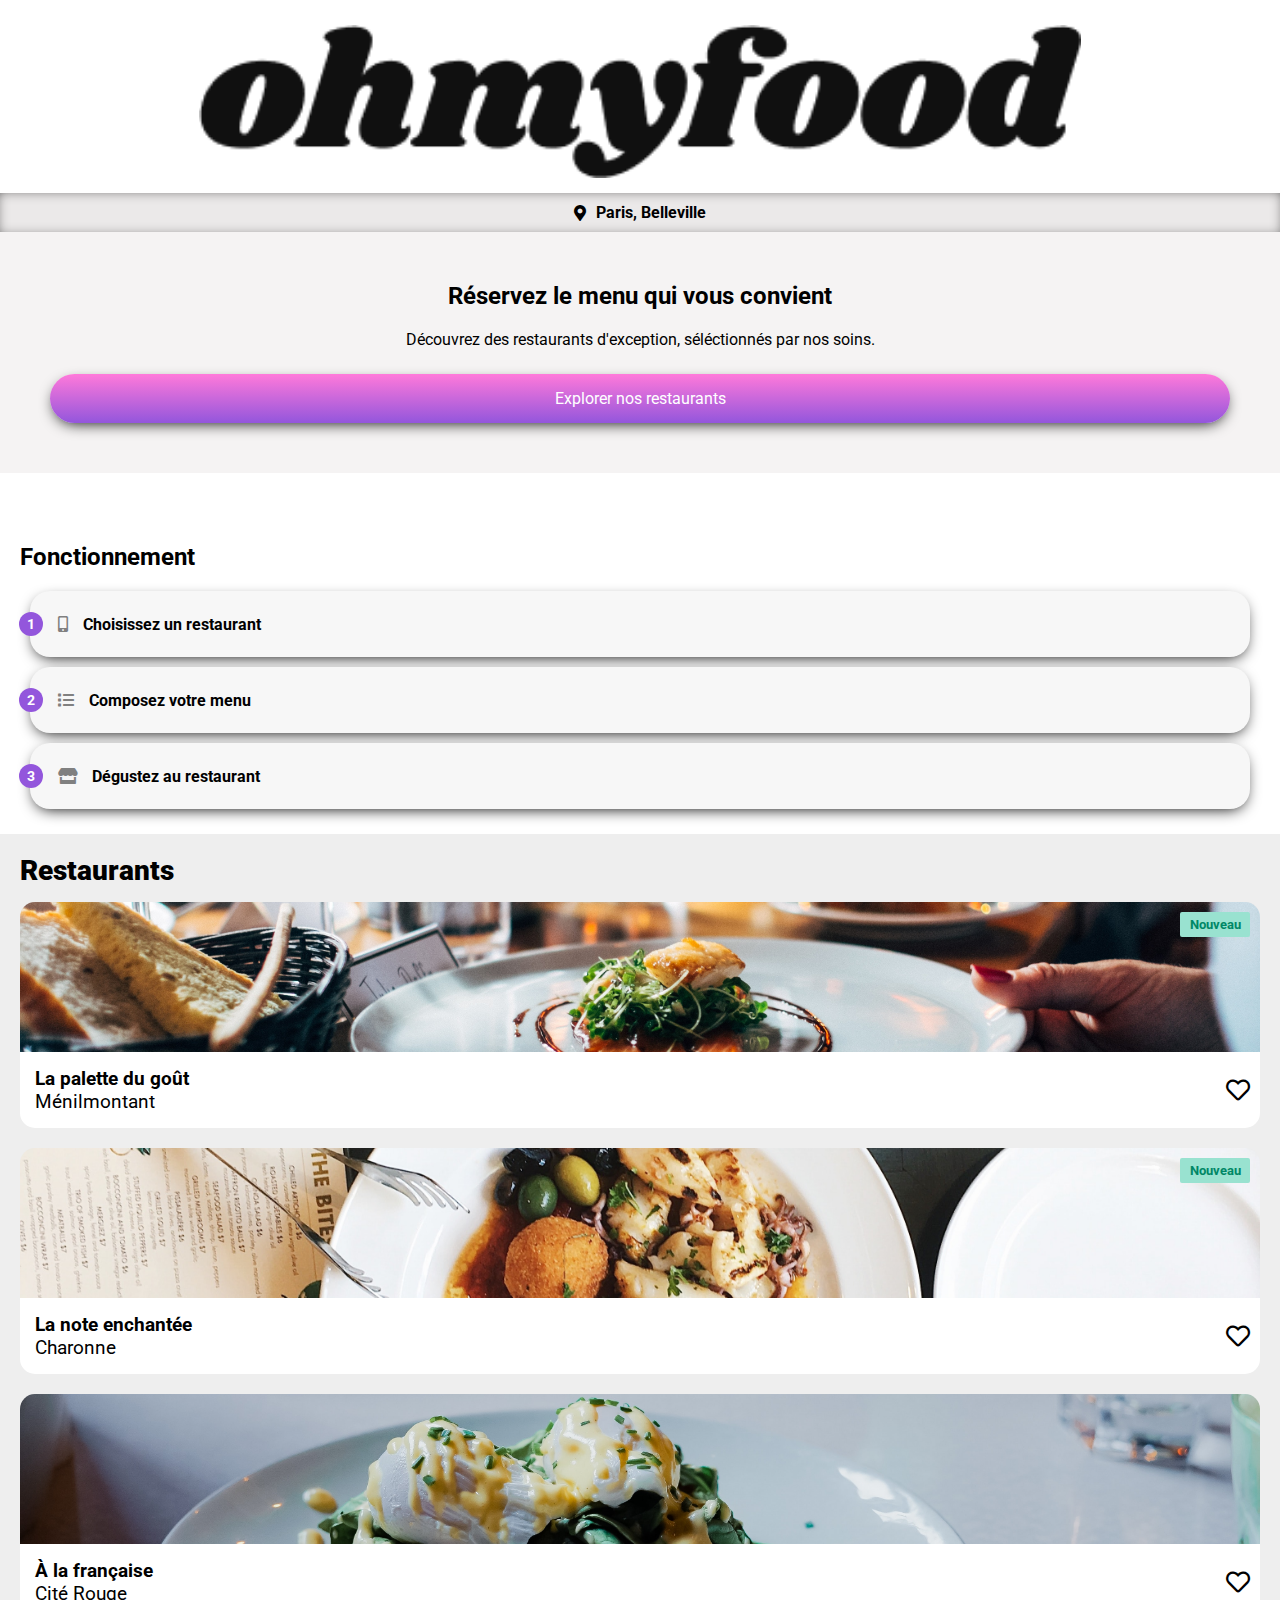
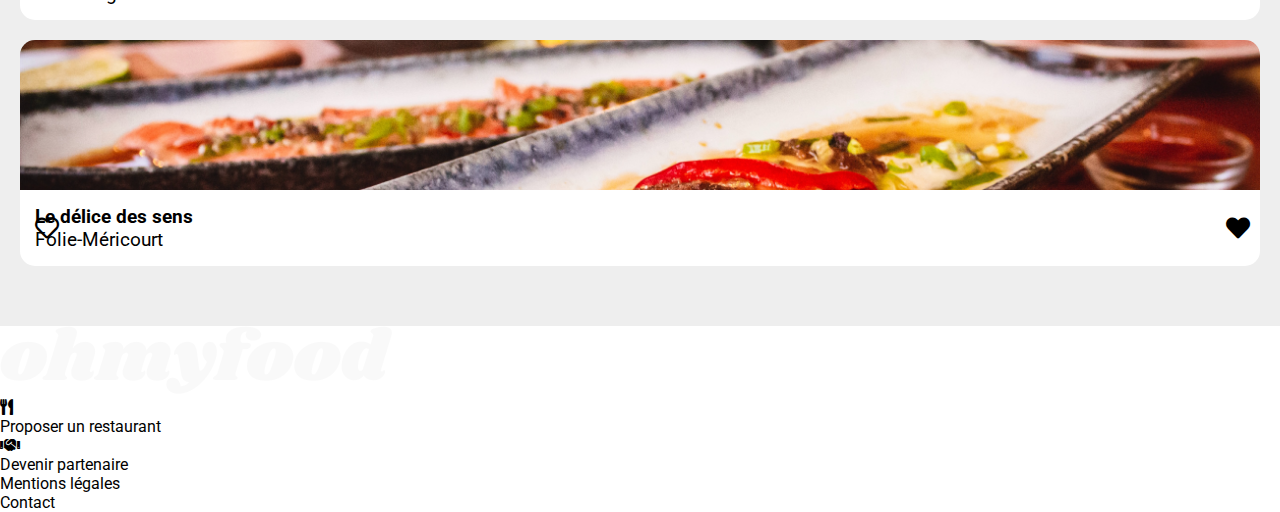
==== commit c30dc47e: "commit 5 juillet 2021" ====
--- a/index.html
+++ b/index.html
@@ -91,7 +91,8 @@
                 <p class="name">Le délice des sens</p>
                 <p class="location">Folie-Méricourt</p>
               </span>
-              <i class="far fa-heart"></i>
+              <i class="far fa-heart fa-heartnohover"></i>
+              <i class="fas fa-heart fa-hearthover"></i>
             </div>
           </a>
         </div>
--- a/public/css/style.css
+++ b/public/css/style.css
@@ -1 +1 @@
-*{padding:0;margin:0;font-family:"Roboto", sans-serif}h1,h2,h4,h5{font-family:"Shrikhand", cursive}.purple-button{padding:15px 15px 15px 15px;border-radius:999px;background:#ff79da;background:-webkit-gradient(linear, left top, left bottom, from(#ff79da), to(#9356dc));background:linear-gradient(180deg, #ff79da 0%, #9356dc 100%);color:white;text-decoration:none;-webkit-box-shadow:0px 5px 15px -5px #000000;box-shadow:0px 5px 15px -5px #000000;text-align:center;margin-top:15px}#container header #logo_wrapper1{background-color:white;display:-webkit-box;display:-ms-flexbox;display:flex;-webkit-box-pack:center;-ms-flex-pack:center;justify-content:center;-webkit-box-align:center;-ms-flex-align:center;align-items:center;padding:10px;margin-top:15px;margin-bottom:5px}#container header #logo_wrapper1 img{width:70%}#container header #logo_wrapper{background-color:white;display:-webkit-box;display:-ms-flexbox;display:flex;-webkit-box-align:center;-ms-flex-align:center;align-items:center;-webkit-box-pack:justify;-ms-flex-pack:justify;justify-content:space-between;padding:10px;margin-top:15px;margin-bottom:5px}#container header #logo_wrapper .arrow{width:15%;color:#000000;font-size:1.3em;margin-left:15px}#container header #logo_wrapper img{width:50%}#container header #logo_wrapper .filler{width:5%;margin-right:20px}#container header .head_pic2{position:relative}#container header .head_pic2 img{-o-object-fit:cover;object-fit:cover;width:100%;max-height:400px}#container header #adresse{font-weight:bold;padding:0;display:-webkit-box;display:-ms-flexbox;display:flex;-webkit-box-align:center;-ms-flex-align:center;align-items:center;-webkit-box-pack:center;-ms-flex-pack:center;justify-content:center;padding:10px;background-color:#ebe9e9;-webkit-box-shadow:inset 0px 1px 15px -7px #000000;box-shadow:inset 0px 1px 15px -7px #000000}#container header #adresse i{margin-right:10px}#container header #header_description{background-color:#f5f3f3;display:-webkit-box;display:-ms-flexbox;display:flex;-webkit-box-pack:center;-ms-flex-pack:center;justify-content:center;-webkit-box-orient:vertical;-webkit-box-direction:normal;-ms-flex-direction:column;flex-direction:column;padding:50px}#container header #header_description div{text-align:center;display:-webkit-box;display:-ms-flexbox;display:flex;-webkit-box-orient:vertical;-webkit-box-direction:normal;-ms-flex-direction:column;flex-direction:column;-webkit-box-align:center;-ms-flex-align:center;align-items:center;-webkit-box-pack:center;-ms-flex-pack:center;justify-content:center;margin-bottom:10px}#container header #header_description #bold{font-weight:bold;font-size:150%}#container .loader{background-color:rgba(255,255,255,0.95);display:-webkit-box;display:-ms-flexbox;display:flex;height:100px;width:100%;z-index:100}#container .spinners{border:16px solid #f3f3f3;border-top:16px solid #99e2d0;border-radius:50%;width:120px;height:120px;-webkit-animation:spin 2s linear;animation:spin 2s linear;-webkit-box-pack:center;-ms-flex-pack:center;justify-content:center;-webkit-box-align:center;-ms-flex-align:center;align-items:center;display:-webkit-box;display:-ms-flexbox;display:flex;-webkit-animation:spin 3s ease-in-out 0.1s forwards;animation:spin 3s ease-in-out 0.1s forwards;z-index:100;position:absolute}@-webkit-keyframes spin{0%{-webkit-transform:rotate(0deg);transform:rotate(0deg);opacity:1}100%{-webkit-transform:rotate(360deg);transform:rotate(360deg);opacity:0;z-index:-1}}@keyframes spin{0%{-webkit-transform:rotate(0deg);transform:rotate(0deg);opacity:1}100%{-webkit-transform:rotate(360deg);transform:rotate(360deg);opacity:0;z-index:-1}}#container #content .slide-in-top{-webkit-animation:slide-in-top 1s cubic-bezier(0.25, 0.46, 0.45, 0.94) both;animation:slide-in-top 1s cubic-bezier(0.25, 0.46, 0.45, 0.94) both}#container #content .slide-in-top2{-webkit-animation:slide-in-top 1s cubic-bezier(0.25, 0.46, 0.45, 0.94) 100ms both;animation:slide-in-top 1s cubic-bezier(0.25, 0.46, 0.45, 0.94) 100ms both}#container #content .slide-in-top3{-webkit-animation:slide-in-top 1s cubic-bezier(0.25, 0.46, 0.45, 0.94) 200ms both;animation:slide-in-top 1s cubic-bezier(0.25, 0.46, 0.45, 0.94) 200ms both}#container #content .slide-in-top4{-webkit-animation:slide-in-top 1s cubic-bezier(0.25, 0.46, 0.45, 0.94) 300ms both;animation:slide-in-top 1s cubic-bezier(0.25, 0.46, 0.45, 0.94) 300ms both}@-webkit-keyframes slide-in-top{0%{-webkit-transform:translateY(-1000px);transform:translateY(-1000px);opacity:0}100%{-webkit-transform:translateY(0);transform:translateY(0);opacity:1}}@keyframes slide-in-top{0%{-webkit-transform:translateY(-1000px);transform:translateY(-1000px);opacity:0}100%{-webkit-transform:translateY(0);transform:translateY(0);opacity:1}}#container #content #menu{background-color:white;border-radius:50px 50px 0 0;padding-top:20px;position:relative;z-index:100;margin-top:-50px}#container #content #menu .title-restau{font-weight:1200;font-size:1.5em;text-decoration:none;padding:20px;display:-webkit-box;display:-ms-flexbox;display:flex;-webkit-box-align:center;-ms-flex-align:center;align-items:center;-webkit-box-pack:justify;-ms-flex-pack:justify;justify-content:space-between;-webkit-box-orient:horizontal;-webkit-box-direction:normal;-ms-flex-direction:row;flex-direction:row;font-family:"Shrikhand", cursive}#container #content #menu .title-restau .fa-heart{font-weight:normal}#container #content #menu .menu-item{margin-left:38px;margin-bottom:10px;margin-top:40px}#container #content #menu #small_underline{border-bottom:3px solid #91f5e4;width:40px;margin-bottom:20px;margin-top:5px}#container #content #menu .dish-element{margin:0 30px 10px 30px;-webkit-box-shadow:0px 5px 15px -5px #000000;box-shadow:0px 5px 15px -5px #000000;border-radius:20px;padding:10px 15px;background-color:#f7f7f7}#container #content #menu .dish-element:active{background-color:#ebdafa;cursor:pointer}#container #content #menu .dish-element:hover{background-color:#ebdafa;cursor:pointer}#container #content #menu .dish-element .dish-name{font-size:1.2rem;font-weight:bold}#container #content #menu .dish-element .details-wrapper{display:-webkit-box;display:-ms-flexbox;display:flex;-webkit-box-align:center;-ms-flex-align:center;align-items:center;-webkit-box-pack:justify;-ms-flex-pack:justify;justify-content:space-between;-webkit-box-orient:horizontal;-webkit-box-direction:normal;-ms-flex-direction:row;flex-direction:row;-webkit-box-flex:1;-ms-flex-positive:1;flex-grow:1}#container #content #menu .dish-element .details-wrapper .dish-details{font-size:0.9rem}#container #content #menu .dish-element .details-wrapper .dish-price{font-weight:bold}#container #content #menu .dish-element .details-wrapper .dish-check{width:50px;height:100%;background-color:Purple;display:-webkit-box;display:-ms-flexbox;display:flex;-webkit-box-align:center;-ms-flex-align:center;align-items:center;-webkit-box-pack:center;-ms-flex-pack:center;justify-content:center}#container #content #menu .dish-element .details-wrapper .dish-check .fa-check-circle{-webkit-animation:rotate-in-center 0.6s cubic-bezier(0.25, 0.46, 0.45, 0.94) alternate both;animation:rotate-in-center 0.6s cubic-bezier(0.25, 0.46, 0.45, 0.94) alternate both}@-webkit-keyframes rotate-in-center{0%{-webkit-transform:rotate(-360deg);transform:rotate(-360deg);opacity:0}100%{-webkit-transform:rotate(0);transform:rotate(0);opacity:1}}@keyframes rotate-in-center{0%{-webkit-transform:rotate(-360deg);transform:rotate(-360deg);opacity:0}100%{-webkit-transform:rotate(0);transform:rotate(0);opacity:1}}#container #content #menu #button_wrapper{width:100%;display:-webkit-box;display:-ms-flexbox;display:flex;-webkit-box-align:center;-ms-flex-align:center;align-items:center;-webkit-box-pack:center;-ms-flex-pack:center;justify-content:center;margin-bottom:20px}#container #content #fonctionnement h3{font-weight:1200;font-size:1.5em;text-decoration:none;padding:20px;margin-top:50px}#container #content #fonctionnement .element{font-weight:bold;border-radius:20px;padding:10px 15px;background-color:#f7f7f7;margin:0 30px;margin-bottom:10px;display:-webkit-box;display:-ms-flexbox;display:flex;-webkit-box-orient:horizontal;-webkit-box-direction:normal;-ms-flex-direction:row;flex-direction:row;-webkit-box-align:center;-ms-flex-align:center;align-items:center;-webkit-box-shadow:0px 5px 15px -5px #000000;box-shadow:0px 5px 15px -5px #000000}#container #content #fonctionnement .element:active{background-color:#ebdafa;cursor:pointer}#container #content #fonctionnement .element:hover{background-color:#ebdafa;cursor:pointer}#container #content #fonctionnement .element:hover i{color:#9356dc}#container #content #fonctionnement .element .chip{width:20px;height:20px;background-color:#9356dc;border-radius:999px;padding:2px;display:-webkit-box;display:-ms-flexbox;display:flex;-webkit-box-align:center;-ms-flex-align:center;align-items:center;-webkit-box-pack:center;-ms-flex-pack:center;justify-content:center;color:white;margin-left:-26px;font-size:0.9rem}#container #content #fonctionnement .element i{color:grey;padding:15px}#container #content #restaurants{background-color:#eee;padding:20px;font-weight:bold;font-size:1.5em;margin-top:25px;padding-bottom:40px}#container #content #restaurants h3{margin-bottom:15px;font-weight:bolder}#container #content #restaurants .restaurant-block{border-radius:20px;text-decoration:none;display:-webkit-box;display:-ms-flexbox;display:flex;-webkit-box-orient:vertical;-webkit-box-direction:normal;-ms-flex-direction:column;flex-direction:column;margin-bottom:20px;position:relative}#container #content #restaurants .restaurant-block img{border-radius:15px 15px 0 0;-o-object-fit:cover;object-fit:cover;width:100%;height:150px}#container #content #restaurants .restaurant-block .new{background-color:#99e2d0;color:#008766;border-radius:2px;padding:5px;position:absolute;top:10px;right:10px;font-size:0.8rem;font-weight:bold;width:60px;text-align:center}#container #content #restaurants .restaurant-block .image-description{padding-left:15px;color:black;display:-webkit-box;display:-ms-flexbox;display:flex;background-color:white;-webkit-box-align:center;-ms-flex-align:center;align-items:center;-webkit-box-pack:justify;-ms-flex-pack:justify;justify-content:space-between;border-radius:0 0 15px 15px}#container #content #restaurants .restaurant-block .image-description i{margin-right:10px}#container #content #restaurants .restaurant-block .image-description i:hover{-webkit-filter:hue-rotate(-30deg);filter:hue-rotate(-30deg)}#container #content #restaurants .restaurant-block .image-description span{margin:15px 15px 15px 0px;font-size:1.2rem;text-decoration:none}#container #content #restaurants .restaurant-block .image-description span .location{font-weight:normal}#container footer{background-color:#363636;padding-bottom:25px}#container footer .footer-elem{display:-webkit-box;display:-ms-flexbox;display:flex;-webkit-box-pack:start;-ms-flex-pack:start;justify-content:flex-start;-webkit-box-align:center;-ms-flex-align:center;align-items:center;padding-left:25px;color:white;margin-bottom:7px}#container footer .footer-elem:first-of-type{margin-bottom:25px}#container footer .footer-elem .icon-wrapper{width:30px;display:-webkit-box;display:-ms-flexbox;display:flex;-webkit-box-pack:start;-ms-flex-pack:start;justify-content:flex-start;-webkit-box-align:center;-ms-flex-align:center;align-items:center}#container footer .footer-elem .icon-wrapper .fa-utensils .fa-handshake{color:white;margin-right:5px}#container footer .footer-elem img{width:30%;margin-bottom:5px;margin-top:25px}
+*{padding:0;margin:0;font-family:"Roboto", sans-serif}h1,h2,h4,h5{font-family:"Shrikhand", cursive}.purple-button{padding:15px 15px 15px 15px;border-radius:999px;background:#ff79da;background:-webkit-gradient(linear, left top, left bottom, from(#ff79da), to(#9356dc));background:linear-gradient(180deg, #ff79da 0%, #9356dc 100%);color:white;text-decoration:none;-webkit-box-shadow:0px 5px 15px -5px #000000;box-shadow:0px 5px 15px -5px #000000;text-align:center;margin-top:15px}#container header #logo_wrapper1{background-color:white;display:-webkit-box;display:-ms-flexbox;display:flex;-webkit-box-pack:center;-ms-flex-pack:center;justify-content:center;-webkit-box-align:center;-ms-flex-align:center;align-items:center;padding:10px;margin-top:15px;margin-bottom:5px}#container header #logo_wrapper1 img{width:70%}#container header #logo_wrapper{background-color:white;display:-webkit-box;display:-ms-flexbox;display:flex;-webkit-box-align:center;-ms-flex-align:center;align-items:center;-webkit-box-pack:justify;-ms-flex-pack:justify;justify-content:space-between;padding:10px;margin-top:15px;margin-bottom:5px}#container header #logo_wrapper .arrow{width:15%;color:#000000;font-size:1.3em;margin-left:15px}#container header #logo_wrapper img{width:50%}#container header #logo_wrapper .filler{width:5%;margin-right:20px}#container header .head_pic2{position:relative}#container header .head_pic2 img{-o-object-fit:cover;object-fit:cover;width:100%;max-height:400px}#container header #adresse{font-weight:bold;padding:0;display:-webkit-box;display:-ms-flexbox;display:flex;-webkit-box-align:center;-ms-flex-align:center;align-items:center;-webkit-box-pack:center;-ms-flex-pack:center;justify-content:center;padding:10px;background-color:#ebe9e9;-webkit-box-shadow:inset 0px 1px 15px -7px #000000;box-shadow:inset 0px 1px 15px -7px #000000}#container header #adresse i{margin-right:10px}#container header #header_description{background-color:#f5f3f3;display:-webkit-box;display:-ms-flexbox;display:flex;-webkit-box-pack:center;-ms-flex-pack:center;justify-content:center;-webkit-box-orient:vertical;-webkit-box-direction:normal;-ms-flex-direction:column;flex-direction:column;padding:50px}#container header #header_description div{text-align:center;display:-webkit-box;display:-ms-flexbox;display:flex;-webkit-box-orient:vertical;-webkit-box-direction:normal;-ms-flex-direction:column;flex-direction:column;-webkit-box-align:center;-ms-flex-align:center;align-items:center;-webkit-box-pack:center;-ms-flex-pack:center;justify-content:center;margin-bottom:10px}#container header #header_description #bold{font-weight:bold;font-size:150%}#container .loader{background-color:rgba(255,255,255,0.95);display:-webkit-box;display:-ms-flexbox;display:flex;height:100px;width:100%;z-index:100}#container .spinners{border:16px solid #f3f3f3;border-top:16px solid #99e2d0;border-radius:50%;width:120px;height:120px;-webkit-animation:spin 2s linear;animation:spin 2s linear;-webkit-box-pack:center;-ms-flex-pack:center;justify-content:center;-webkit-box-align:center;-ms-flex-align:center;align-items:center;display:-webkit-box;display:-ms-flexbox;display:flex;-webkit-animation:spin 3s ease-in-out 0.1s forwards;animation:spin 3s ease-in-out 0.1s forwards;z-index:100;position:absolute}@-webkit-keyframes spin{0%{-webkit-transform:rotate(0deg);transform:rotate(0deg);opacity:1}100%{-webkit-transform:rotate(360deg);transform:rotate(360deg);opacity:0;z-index:-1}}@keyframes spin{0%{-webkit-transform:rotate(0deg);transform:rotate(0deg);opacity:1}100%{-webkit-transform:rotate(360deg);transform:rotate(360deg);opacity:0;z-index:-1}}#container #content .slide-in-bottom{-webkit-animation:slide-in-bottom 3s cubic-bezier(0.25, 0.46, 0.45, 0.94) both;animation:slide-in-bottom 3s cubic-bezier(0.25, 0.46, 0.45, 0.94) both}#container #content .slide-in-bottom2{-webkit-animation:slide-in-bottom 3s cubic-bezier(0.25, 0.46, 0.45, 0.94) 100ms both;animation:slide-in-bottom 3s cubic-bezier(0.25, 0.46, 0.45, 0.94) 100ms both}#container #content .slide-in-bottom3{-webkit-animation:slide-in-bottom 3s cubic-bezier(0.25, 0.46, 0.45, 0.94) 200ms both;animation:slide-in-bottom 3s cubic-bezier(0.25, 0.46, 0.45, 0.94) 200ms both}#container #content .slide-in-bottom4{-webkit-animation:slide-in-bottom 3s cubic-bezier(0.25, 0.46, 0.45, 0.94) 300ms both;animation:slide-in-bottom 3s cubic-bezier(0.25, 0.46, 0.45, 0.94) 300ms both}@-webkit-keyframes slide-in-bottom{0%{-webkit-transform:translateY(1000px);transform:translateY(1000px);opacity:0}100%{-webkit-transform:translateY(0);transform:translateY(0);opacity:1}}@keyframes slide-in-bottom{0%{-webkit-transform:translateY(1000px);transform:translateY(1000px);opacity:0}100%{-webkit-transform:translateY(0);transform:translateY(0);opacity:1}}#container #content #menu{background-color:white;border-radius:50px 50px 0 0;padding-top:20px;position:relative;z-index:100;margin-top:-50px}#container #content #menu .title-restau{font-weight:1200;font-size:1.5em;text-decoration:none;padding:20px;display:-webkit-box;display:-ms-flexbox;display:flex;-webkit-box-align:center;-ms-flex-align:center;align-items:center;-webkit-box-pack:justify;-ms-flex-pack:justify;justify-content:space-between;-webkit-box-orient:horizontal;-webkit-box-direction:normal;-ms-flex-direction:row;flex-direction:row;font-family:"Shrikhand", cursive}#container #content #menu .title-restau .fa-heart{font-weight:normal}#container #content #menu .menu-item{margin-left:38px;margin-bottom:10px;margin-top:40px}#container #content #menu #small_underline{border-bottom:3px solid #91f5e4;width:40px;margin-bottom:20px;margin-top:5px}#container #content #menu .dish-element{margin:0 30px 10px 30px;-webkit-box-shadow:0px 5px 15px -5px #000000;box-shadow:0px 5px 15px -5px #000000;border-radius:20px;padding:10px 15px;background-color:#f7f7f7}#container #content #menu .dish-element:active{background-color:#ebdafa;cursor:pointer}#container #content #menu .dish-element:hover{background-color:#ebdafa;cursor:pointer}#container #content #menu .dish-element .dish-name{font-size:1.2rem;font-weight:bold}#container #content #menu .dish-element .details-wrapper{display:-webkit-box;display:-ms-flexbox;display:flex;-webkit-box-align:center;-ms-flex-align:center;align-items:center;-webkit-box-pack:justify;-ms-flex-pack:justify;justify-content:space-between;-webkit-box-orient:horizontal;-webkit-box-direction:normal;-ms-flex-direction:row;flex-direction:row;-webkit-box-flex:1;-ms-flex-positive:1;flex-grow:1}#container #content #menu .dish-element .details-wrapper .dish-details{font-size:0.9rem}#container #content #menu .dish-element .details-wrapper .dish-price{font-weight:bold}#container #content #menu .dish-element .details-wrapper .dish-check{width:50px;height:100%;background-color:Purple;display:-webkit-box;display:-ms-flexbox;display:flex;-webkit-box-align:center;-ms-flex-align:center;align-items:center;-webkit-box-pack:center;-ms-flex-pack:center;justify-content:center}#container #content #menu .dish-element .details-wrapper .dish-check .fa-check-circle{-webkit-animation:rotate-in-center 0.6s cubic-bezier(0.25, 0.46, 0.45, 0.94) alternate both;animation:rotate-in-center 0.6s cubic-bezier(0.25, 0.46, 0.45, 0.94) alternate both}@-webkit-keyframes rotate-in-center{0%{-webkit-transform:rotate(-360deg);transform:rotate(-360deg);opacity:0}100%{-webkit-transform:rotate(0);transform:rotate(0);opacity:1}}@keyframes rotate-in-center{0%{-webkit-transform:rotate(-360deg);transform:rotate(-360deg);opacity:0}100%{-webkit-transform:rotate(0);transform:rotate(0);opacity:1}}#container #content #menu #button_wrapper{width:100%;display:-webkit-box;display:-ms-flexbox;display:flex;-webkit-box-align:center;-ms-flex-align:center;align-items:center;-webkit-box-pack:center;-ms-flex-pack:center;justify-content:center;margin-bottom:20px}#container #content #fonctionnement h3{font-weight:1200;font-size:1.5em;text-decoration:none;padding:20px;margin-top:50px}#container #content #fonctionnement .element{font-weight:bold;border-radius:20px;padding:10px 15px;background-color:#f7f7f7;margin:0 30px;margin-bottom:10px;display:-webkit-box;display:-ms-flexbox;display:flex;-webkit-box-orient:horizontal;-webkit-box-direction:normal;-ms-flex-direction:row;flex-direction:row;-webkit-box-align:center;-ms-flex-align:center;align-items:center;-webkit-box-shadow:0px 5px 15px -5px #000000;box-shadow:0px 5px 15px -5px #000000}#container #content #fonctionnement .element:active{background-color:#ebdafa;cursor:pointer}#container #content #fonctionnement .element:hover{background-color:#ebdafa;cursor:pointer}#container #content #fonctionnement .element:hover i{color:#9356dc}#container #content #fonctionnement .element .chip{width:20px;height:20px;background-color:#9356dc;border-radius:999px;padding:2px;display:-webkit-box;display:-ms-flexbox;display:flex;-webkit-box-align:center;-ms-flex-align:center;align-items:center;-webkit-box-pack:center;-ms-flex-pack:center;justify-content:center;color:white;margin-left:-26px;font-size:0.9rem}#container #content #fonctionnement .element i{color:grey;padding:15px}#container #content #restaurants{background-color:#eee;padding:20px;font-weight:bold;font-size:1.5em;margin-top:25px;padding-bottom:40px}#container #content #restaurants h3{margin-bottom:15px;font-weight:bolder}.restaurant-block{border-radius:20px;text-decoration:none;display:-webkit-box;display:-ms-flexbox;display:flex;-webkit-box-orient:vertical;-webkit-box-direction:normal;-ms-flex-direction:column;flex-direction:column;margin-bottom:20px;position:relative}.restaurant-block .fa-heartnohover{position:absolute}.restaurant-block .fa-hearthover{position:relative;opacity:1}.restaurant-block img{border-radius:15px 15px 0 0;-o-object-fit:cover;object-fit:cover;width:100%;height:150px}.restaurant-block .new{background-color:#99e2d0;color:#008766;border-radius:2px;padding:5px;position:absolute;top:10px;right:10px;font-size:0.8rem;font-weight:bold;width:60px;text-align:center}.restaurant-block .image-description{padding-left:15px;color:black;display:-webkit-box;display:-ms-flexbox;display:flex;background-color:white;-webkit-box-align:center;-ms-flex-align:center;align-items:center;-webkit-box-pack:justify;-ms-flex-pack:justify;justify-content:space-between;border-radius:0 0 15px 15px}.restaurant-block .image-description i{margin-right:10px}.restaurant-block .image-description i:hover{-webkit-filter:hue-rotate(-30deg);filter:hue-rotate(-30deg)}.restaurant-block .image-description span{margin:15px 15px 15px 0px;font-size:1.2rem;text-decoration:none}.restaurant-block .image-description span .location{font-weight:normal}.restaurant-block footer{background-color:#363636;padding-bottom:25px}.restaurant-block footer .footer-elem{display:-webkit-box;display:-ms-flexbox;display:flex;-webkit-box-pack:start;-ms-flex-pack:start;justify-content:flex-start;-webkit-box-align:center;-ms-flex-align:center;align-items:center;padding-left:25px;color:white;margin-bottom:7px}.restaurant-block footer .footer-elem:first-of-type{margin-bottom:25px}.restaurant-block footer .footer-elem .icon-wrapper{width:30px;display:-webkit-box;display:-ms-flexbox;display:flex;-webkit-box-pack:start;-ms-flex-pack:start;justify-content:flex-start;-webkit-box-align:center;-ms-flex-align:center;align-items:center}.restaurant-block footer .footer-elem .icon-wrapper .fa-utensils .fa-handshake{color:white;margin-right:5px}.restaurant-block footer .footer-elem img{width:30%;margin-bottom:5px;margin-top:25px}
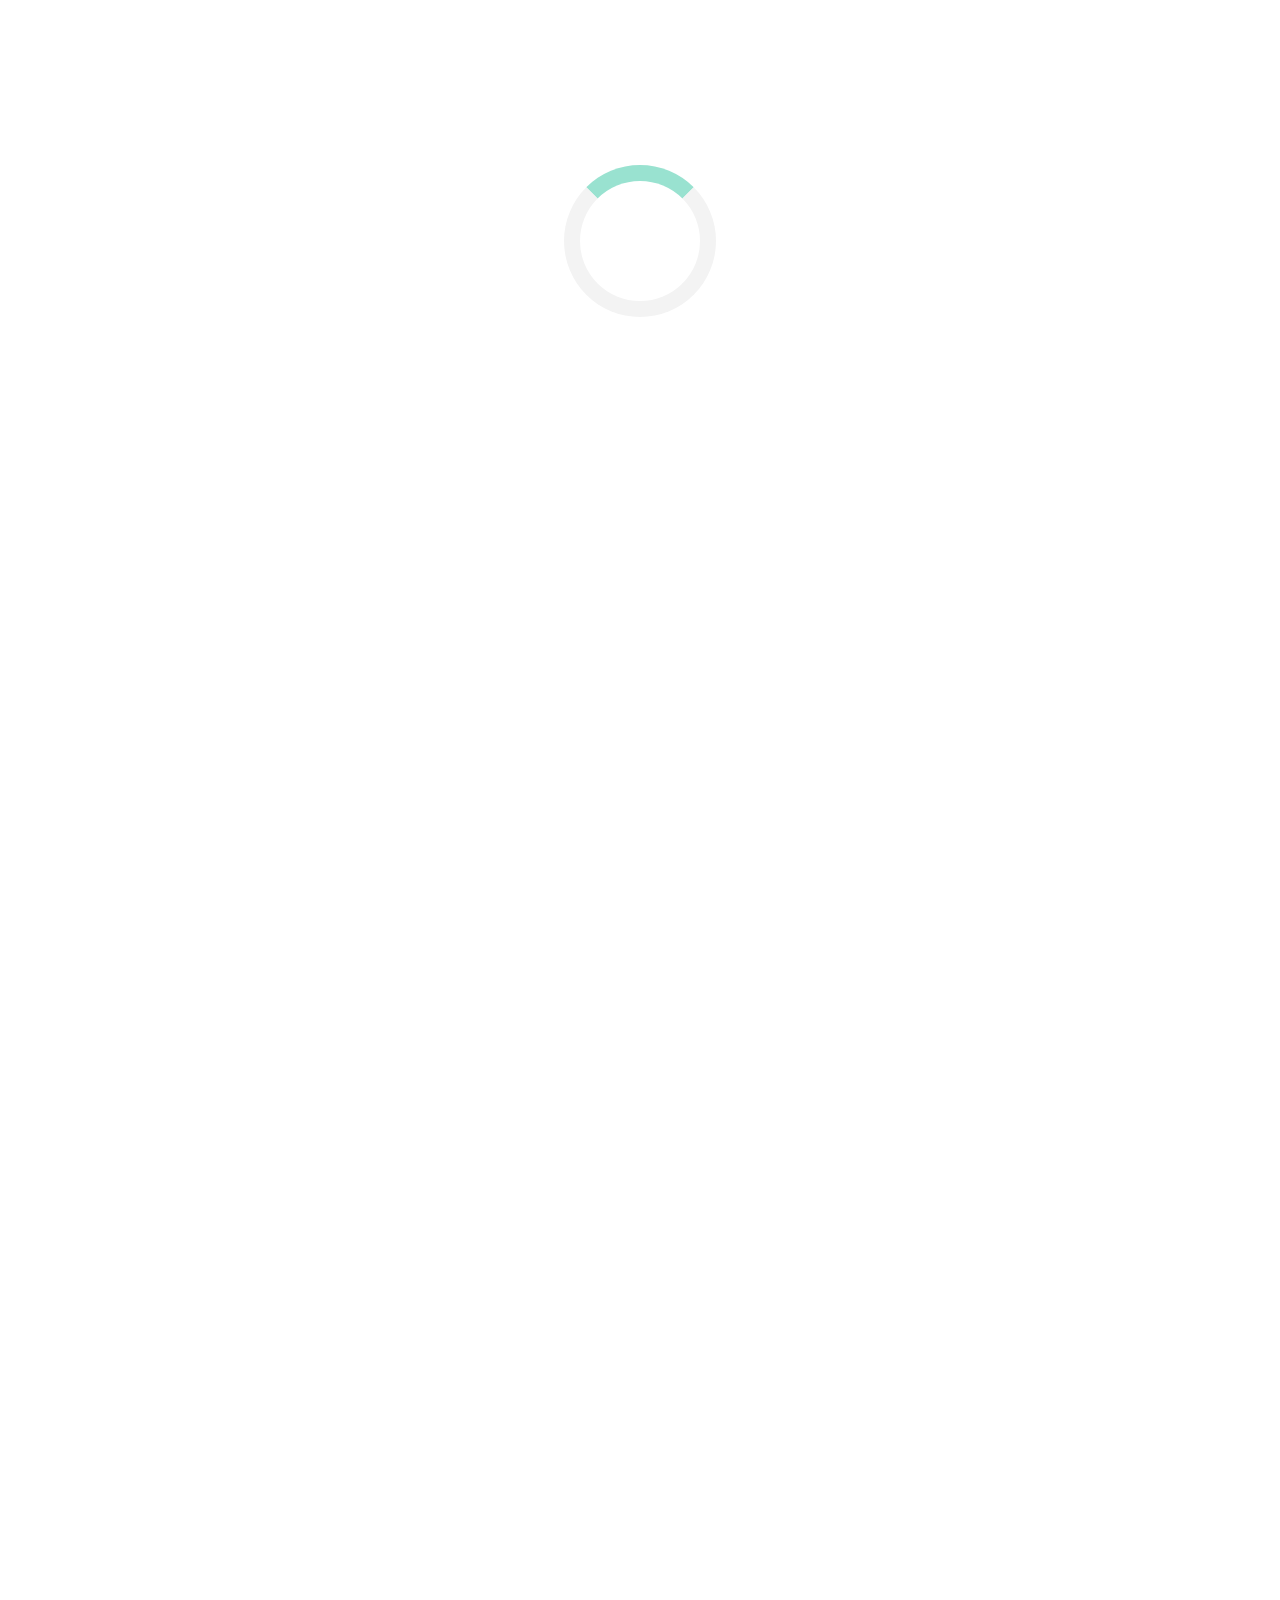
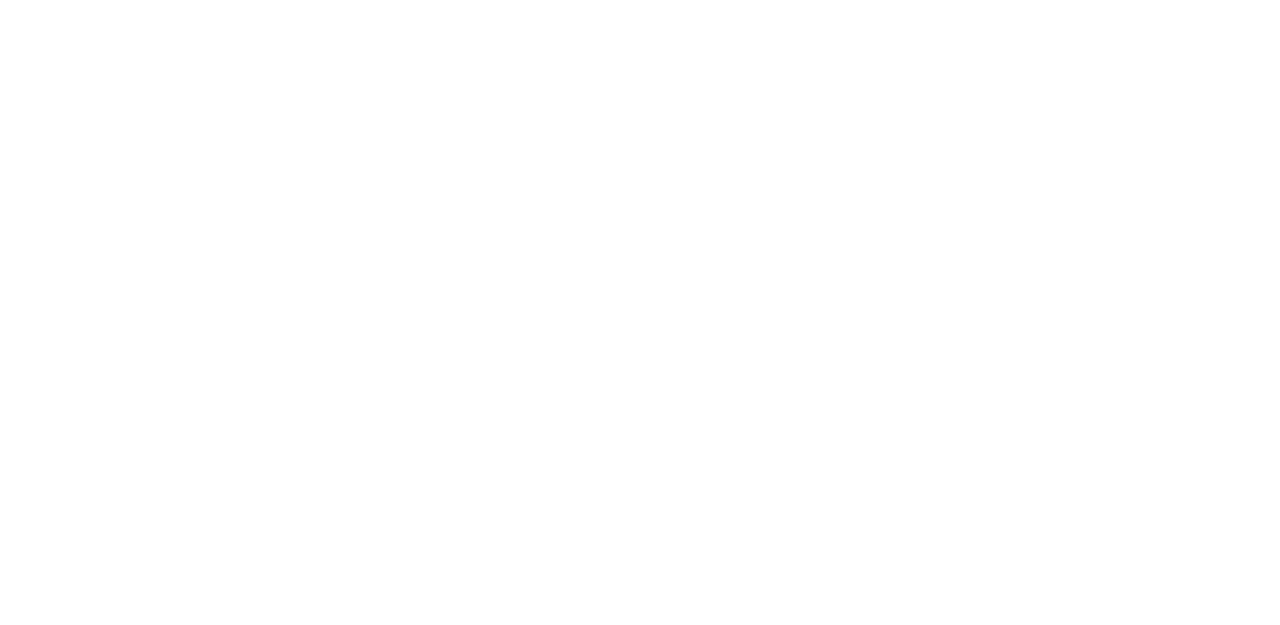
==== commit f4e3601a: "Commit 25/07/2021" ====
--- a/index.html
+++ b/index.html
@@ -11,10 +11,10 @@
     <link href="https://fonts.googleapis.com/css2?family=Roboto:wght@300&family=Shrikhand&display=swap" rel="stylesheet" />
   </head>
   <body>
-    <div class="loader">
-      <div class="spinner"></div>
-    </div>
     <div id="container">
+      <div id="loader_overlay">
+        <div class="loader"></div>
+      </div>
       <header>
         <div id="logo_wrapper1">
           <img src="./public/images/logo/ohmyfood.png" alt="ohmyfood logo" />
--- a/public/css/style.css
+++ b/public/css/style.css
@@ -1 +1 @@
-*{padding:0;margin:0;font-family:"Roboto", sans-serif}h1,h2,h4,h5{font-family:"Shrikhand", cursive}.purple-button{padding:15px 15px 15px 15px;border-radius:999px;background:#ff79da;background:-webkit-gradient(linear, left top, left bottom, from(#ff79da), to(#9356dc));background:linear-gradient(180deg, #ff79da 0%, #9356dc 100%);color:white;text-decoration:none;-webkit-box-shadow:0px 5px 15px -5px #000000;box-shadow:0px 5px 15px -5px #000000;text-align:center;margin-top:15px}#container header #logo_wrapper1{background-color:white;display:-webkit-box;display:-ms-flexbox;display:flex;-webkit-box-pack:center;-ms-flex-pack:center;justify-content:center;-webkit-box-align:center;-ms-flex-align:center;align-items:center;padding:10px;margin-top:15px;margin-bottom:5px}#container header #logo_wrapper1 img{width:70%}#container header #logo_wrapper{background-color:white;display:-webkit-box;display:-ms-flexbox;display:flex;-webkit-box-align:center;-ms-flex-align:center;align-items:center;-webkit-box-pack:justify;-ms-flex-pack:justify;justify-content:space-between;padding:10px;margin-top:15px;margin-bottom:5px}#container header #logo_wrapper .arrow{width:15%;color:#000000;font-size:1.3em;margin-left:15px}#container header #logo_wrapper img{width:50%}#container header #logo_wrapper .filler{width:5%;margin-right:20px}#container header .head_pic2{position:relative}#container header .head_pic2 img{-o-object-fit:cover;object-fit:cover;width:100%;max-height:400px}#container header #adresse{font-weight:bold;padding:0;display:-webkit-box;display:-ms-flexbox;display:flex;-webkit-box-align:center;-ms-flex-align:center;align-items:center;-webkit-box-pack:center;-ms-flex-pack:center;justify-content:center;padding:10px;background-color:#ebe9e9;-webkit-box-shadow:inset 0px 1px 15px -7px #000000;box-shadow:inset 0px 1px 15px -7px #000000}#container header #adresse i{margin-right:10px}#container header #header_description{background-color:#f5f3f3;display:-webkit-box;display:-ms-flexbox;display:flex;-webkit-box-pack:center;-ms-flex-pack:center;justify-content:center;-webkit-box-orient:vertical;-webkit-box-direction:normal;-ms-flex-direction:column;flex-direction:column;padding:50px}#container header #header_description div{text-align:center;display:-webkit-box;display:-ms-flexbox;display:flex;-webkit-box-orient:vertical;-webkit-box-direction:normal;-ms-flex-direction:column;flex-direction:column;-webkit-box-align:center;-ms-flex-align:center;align-items:center;-webkit-box-pack:center;-ms-flex-pack:center;justify-content:center;margin-bottom:10px}#container header #header_description #bold{font-weight:bold;font-size:150%}#container .loader{background-color:rgba(255,255,255,0.95);display:-webkit-box;display:-ms-flexbox;display:flex;height:100px;width:100%;z-index:100}#container .spinners{border:16px solid #f3f3f3;border-top:16px solid #99e2d0;border-radius:50%;width:120px;height:120px;-webkit-animation:spin 2s linear;animation:spin 2s linear;-webkit-box-pack:center;-ms-flex-pack:center;justify-content:center;-webkit-box-align:center;-ms-flex-align:center;align-items:center;display:-webkit-box;display:-ms-flexbox;display:flex;-webkit-animation:spin 3s ease-in-out 0.1s forwards;animation:spin 3s ease-in-out 0.1s forwards;z-index:100;position:absolute}@-webkit-keyframes spin{0%{-webkit-transform:rotate(0deg);transform:rotate(0deg);opacity:1}100%{-webkit-transform:rotate(360deg);transform:rotate(360deg);opacity:0;z-index:-1}}@keyframes spin{0%{-webkit-transform:rotate(0deg);transform:rotate(0deg);opacity:1}100%{-webkit-transform:rotate(360deg);transform:rotate(360deg);opacity:0;z-index:-1}}#container #content .slide-in-bottom{-webkit-animation:slide-in-bottom 3s cubic-bezier(0.25, 0.46, 0.45, 0.94) both;animation:slide-in-bottom 3s cubic-bezier(0.25, 0.46, 0.45, 0.94) both}#container #content .slide-in-bottom2{-webkit-animation:slide-in-bottom 3s cubic-bezier(0.25, 0.46, 0.45, 0.94) 100ms both;animation:slide-in-bottom 3s cubic-bezier(0.25, 0.46, 0.45, 0.94) 100ms both}#container #content .slide-in-bottom3{-webkit-animation:slide-in-bottom 3s cubic-bezier(0.25, 0.46, 0.45, 0.94) 200ms both;animation:slide-in-bottom 3s cubic-bezier(0.25, 0.46, 0.45, 0.94) 200ms both}#container #content .slide-in-bottom4{-webkit-animation:slide-in-bottom 3s cubic-bezier(0.25, 0.46, 0.45, 0.94) 300ms both;animation:slide-in-bottom 3s cubic-bezier(0.25, 0.46, 0.45, 0.94) 300ms both}@-webkit-keyframes slide-in-bottom{0%{-webkit-transform:translateY(1000px);transform:translateY(1000px);opacity:0}100%{-webkit-transform:translateY(0);transform:translateY(0);opacity:1}}@keyframes slide-in-bottom{0%{-webkit-transform:translateY(1000px);transform:translateY(1000px);opacity:0}100%{-webkit-transform:translateY(0);transform:translateY(0);opacity:1}}#container #content #menu{background-color:white;border-radius:50px 50px 0 0;padding-top:20px;position:relative;z-index:100;margin-top:-50px}#container #content #menu .title-restau{font-weight:1200;font-size:1.5em;text-decoration:none;padding:20px;display:-webkit-box;display:-ms-flexbox;display:flex;-webkit-box-align:center;-ms-flex-align:center;align-items:center;-webkit-box-pack:justify;-ms-flex-pack:justify;justify-content:space-between;-webkit-box-orient:horizontal;-webkit-box-direction:normal;-ms-flex-direction:row;flex-direction:row;font-family:"Shrikhand", cursive}#container #content #menu .title-restau .fa-heart{font-weight:normal}#container #content #menu .menu-item{margin-left:38px;margin-bottom:10px;margin-top:40px}#container #content #menu #small_underline{border-bottom:3px solid #91f5e4;width:40px;margin-bottom:20px;margin-top:5px}#container #content #menu .dish-element{margin:0 30px 10px 30px;-webkit-box-shadow:0px 5px 15px -5px #000000;box-shadow:0px 5px 15px -5px #000000;border-radius:20px;padding:10px 15px;background-color:#f7f7f7}#container #content #menu .dish-element:active{background-color:#ebdafa;cursor:pointer}#container #content #menu .dish-element:hover{background-color:#ebdafa;cursor:pointer}#container #content #menu .dish-element .dish-name{font-size:1.2rem;font-weight:bold}#container #content #menu .dish-element .details-wrapper{display:-webkit-box;display:-ms-flexbox;display:flex;-webkit-box-align:center;-ms-flex-align:center;align-items:center;-webkit-box-pack:justify;-ms-flex-pack:justify;justify-content:space-between;-webkit-box-orient:horizontal;-webkit-box-direction:normal;-ms-flex-direction:row;flex-direction:row;-webkit-box-flex:1;-ms-flex-positive:1;flex-grow:1}#container #content #menu .dish-element .details-wrapper .dish-details{font-size:0.9rem}#container #content #menu .dish-element .details-wrapper .dish-price{font-weight:bold}#container #content #menu .dish-element .details-wrapper .dish-check{width:50px;height:100%;background-color:Purple;display:-webkit-box;display:-ms-flexbox;display:flex;-webkit-box-align:center;-ms-flex-align:center;align-items:center;-webkit-box-pack:center;-ms-flex-pack:center;justify-content:center}#container #content #menu .dish-element .details-wrapper .dish-check .fa-check-circle{-webkit-animation:rotate-in-center 0.6s cubic-bezier(0.25, 0.46, 0.45, 0.94) alternate both;animation:rotate-in-center 0.6s cubic-bezier(0.25, 0.46, 0.45, 0.94) alternate both}@-webkit-keyframes rotate-in-center{0%{-webkit-transform:rotate(-360deg);transform:rotate(-360deg);opacity:0}100%{-webkit-transform:rotate(0);transform:rotate(0);opacity:1}}@keyframes rotate-in-center{0%{-webkit-transform:rotate(-360deg);transform:rotate(-360deg);opacity:0}100%{-webkit-transform:rotate(0);transform:rotate(0);opacity:1}}#container #content #menu #button_wrapper{width:100%;display:-webkit-box;display:-ms-flexbox;display:flex;-webkit-box-align:center;-ms-flex-align:center;align-items:center;-webkit-box-pack:center;-ms-flex-pack:center;justify-content:center;margin-bottom:20px}#container #content #fonctionnement h3{font-weight:1200;font-size:1.5em;text-decoration:none;padding:20px;margin-top:50px}#container #content #fonctionnement .element{font-weight:bold;border-radius:20px;padding:10px 15px;background-color:#f7f7f7;margin:0 30px;margin-bottom:10px;display:-webkit-box;display:-ms-flexbox;display:flex;-webkit-box-orient:horizontal;-webkit-box-direction:normal;-ms-flex-direction:row;flex-direction:row;-webkit-box-align:center;-ms-flex-align:center;align-items:center;-webkit-box-shadow:0px 5px 15px -5px #000000;box-shadow:0px 5px 15px -5px #000000}#container #content #fonctionnement .element:active{background-color:#ebdafa;cursor:pointer}#container #content #fonctionnement .element:hover{background-color:#ebdafa;cursor:pointer}#container #content #fonctionnement .element:hover i{color:#9356dc}#container #content #fonctionnement .element .chip{width:20px;height:20px;background-color:#9356dc;border-radius:999px;padding:2px;display:-webkit-box;display:-ms-flexbox;display:flex;-webkit-box-align:center;-ms-flex-align:center;align-items:center;-webkit-box-pack:center;-ms-flex-pack:center;justify-content:center;color:white;margin-left:-26px;font-size:0.9rem}#container #content #fonctionnement .element i{color:grey;padding:15px}#container #content #restaurants{background-color:#eee;padding:20px;font-weight:bold;font-size:1.5em;margin-top:25px;padding-bottom:40px}#container #content #restaurants h3{margin-bottom:15px;font-weight:bolder}.restaurant-block{border-radius:20px;text-decoration:none;display:-webkit-box;display:-ms-flexbox;display:flex;-webkit-box-orient:vertical;-webkit-box-direction:normal;-ms-flex-direction:column;flex-direction:column;margin-bottom:20px;position:relative}.restaurant-block .fa-heartnohover{position:absolute}.restaurant-block .fa-hearthover{position:relative;opacity:1}.restaurant-block img{border-radius:15px 15px 0 0;-o-object-fit:cover;object-fit:cover;width:100%;height:150px}.restaurant-block .new{background-color:#99e2d0;color:#008766;border-radius:2px;padding:5px;position:absolute;top:10px;right:10px;font-size:0.8rem;font-weight:bold;width:60px;text-align:center}.restaurant-block .image-description{padding-left:15px;color:black;display:-webkit-box;display:-ms-flexbox;display:flex;background-color:white;-webkit-box-align:center;-ms-flex-align:center;align-items:center;-webkit-box-pack:justify;-ms-flex-pack:justify;justify-content:space-between;border-radius:0 0 15px 15px}.restaurant-block .image-description i{margin-right:10px}.restaurant-block .image-description i:hover{-webkit-filter:hue-rotate(-30deg);filter:hue-rotate(-30deg)}.restaurant-block .image-description span{margin:15px 15px 15px 0px;font-size:1.2rem;text-decoration:none}.restaurant-block .image-description span .location{font-weight:normal}.restaurant-block footer{background-color:#363636;padding-bottom:25px}.restaurant-block footer .footer-elem{display:-webkit-box;display:-ms-flexbox;display:flex;-webkit-box-pack:start;-ms-flex-pack:start;justify-content:flex-start;-webkit-box-align:center;-ms-flex-align:center;align-items:center;padding-left:25px;color:white;margin-bottom:7px}.restaurant-block footer .footer-elem:first-of-type{margin-bottom:25px}.restaurant-block footer .footer-elem .icon-wrapper{width:30px;display:-webkit-box;display:-ms-flexbox;display:flex;-webkit-box-pack:start;-ms-flex-pack:start;justify-content:flex-start;-webkit-box-align:center;-ms-flex-align:center;align-items:center}.restaurant-block footer .footer-elem .icon-wrapper .fa-utensils .fa-handshake{color:white;margin-right:5px}.restaurant-block footer .footer-elem img{width:30%;margin-bottom:5px;margin-top:25px}
+*{padding:0;margin:0;font-family:"Roboto", sans-serif}h1,h2,h4,h5{font-family:"Shrikhand", cursive}.purple-button{padding:15px 15px 15px 15px;border-radius:999px;background:#ff79da;background:-webkit-gradient(linear, left top, left bottom, from(#ff79da), to(#9356dc));background:linear-gradient(180deg, #ff79da 0%, #9356dc 100%);color:white;text-decoration:none;-webkit-box-shadow:0px 5px 15px -5px #000000;box-shadow:0px 5px 15px -5px #000000;text-align:center;margin-top:15px}#container{max-width:700px;margin:auto;position:relative}#container #loader_overlay{width:100%;height:100%;position:absolute;top:0;left:0;background-color:white;z-index:500;display:-webkit-box;display:-ms-flexbox;display:flex;-webkit-box-align:start;-ms-flex-align:start;align-items:flex-start;-webkit-box-pack:center;-ms-flex-pack:center;justify-content:center;padding-top:150px;-webkit-animation:fade-out 1s linear 2s both;animation:fade-out 1s linear 2s both}@-webkit-keyframes fade-out{0%{opacity:1}100%{opacity:0;height:0px}}@keyframes fade-out{0%{opacity:1}100%{opacity:0;height:0px}}#container #loader_overlay .loader{border:16px solid #f3f3f3;border-top:16px solid #99e2d0;border-radius:50%;width:120px;height:120px;-webkit-animation:spin 3s ease-in-out 0.1s forwards;animation:spin 3s ease-in-out 0.1s forwards;-webkit-box-pack:center;-ms-flex-pack:center;justify-content:center;-webkit-box-align:center;-ms-flex-align:center;align-items:center;display:-webkit-box;display:-ms-flexbox;display:flex;position:absolute;-webkit-animation-iteration-count:1;animation-iteration-count:1;z-index:550}@-webkit-keyframes spin{0%{-webkit-transform:rotate(0deg);transform:rotate(0deg);opacity:1}100%{-webkit-transform:rotate(360deg);transform:rotate(360deg);opacity:0}}@keyframes spin{0%{-webkit-transform:rotate(0deg);transform:rotate(0deg);opacity:1}100%{-webkit-transform:rotate(360deg);transform:rotate(360deg);opacity:0}}#container header #logo_wrapper1{background-color:white;display:-webkit-box;display:-ms-flexbox;display:flex;-webkit-box-pack:center;-ms-flex-pack:center;justify-content:center;-webkit-box-align:center;-ms-flex-align:center;align-items:center;padding:10px;margin-top:15px;margin-bottom:5px}#container header #logo_wrapper1 img{width:70%}#container header #logo_wrapper{background-color:white;display:-webkit-box;display:-ms-flexbox;display:flex;-webkit-box-align:center;-ms-flex-align:center;align-items:center;-webkit-box-pack:justify;-ms-flex-pack:justify;justify-content:space-between;padding:10px;margin-top:15px;margin-bottom:5px}#container header #logo_wrapper .arrow{width:15%;color:#000000;font-size:1.3em;margin-left:15px}#container header #logo_wrapper img{width:50%}#container header #logo_wrapper .filler{width:5%;margin-right:20px}#container header .head_pic2{position:relative}#container header .head_pic2 img{-o-object-fit:cover;object-fit:cover;width:100%;max-height:400px}#container header #adresse{font-weight:bold;padding:0;display:-webkit-box;display:-ms-flexbox;display:flex;-webkit-box-align:center;-ms-flex-align:center;align-items:center;-webkit-box-pack:center;-ms-flex-pack:center;justify-content:center;padding:10px;background-color:#ebe9e9;-webkit-box-shadow:inset 0px 1px 15px -7px #000000;box-shadow:inset 0px 1px 15px -7px #000000}#container header #adresse i{margin-right:10px}#container header #header_description{background-color:#f5f3f3;display:-webkit-box;display:-ms-flexbox;display:flex;-webkit-box-pack:center;-ms-flex-pack:center;justify-content:center;-webkit-box-orient:vertical;-webkit-box-direction:normal;-ms-flex-direction:column;flex-direction:column;padding:50px}#container header #header_description div{text-align:center;display:-webkit-box;display:-ms-flexbox;display:flex;-webkit-box-orient:vertical;-webkit-box-direction:normal;-ms-flex-direction:column;flex-direction:column;-webkit-box-align:center;-ms-flex-align:center;align-items:center;-webkit-box-pack:center;-ms-flex-pack:center;justify-content:center;margin-bottom:10px}#container header #header_description #bold{font-weight:bold;font-size:150%}#container #content .slide-in-bottom{-webkit-animation:slide-in-bottom 3s cubic-bezier(0.25, 0.46, 0.45, 0.94) both;animation:slide-in-bottom 3s cubic-bezier(0.25, 0.46, 0.45, 0.94) both}#container #content .slide-in-bottom2{-webkit-animation:slide-in-bottom 3s cubic-bezier(0.25, 0.46, 0.45, 0.94) 100ms both;animation:slide-in-bottom 3s cubic-bezier(0.25, 0.46, 0.45, 0.94) 100ms both}#container #content .slide-in-bottom3{-webkit-animation:slide-in-bottom 3s cubic-bezier(0.25, 0.46, 0.45, 0.94) 200ms both;animation:slide-in-bottom 3s cubic-bezier(0.25, 0.46, 0.45, 0.94) 200ms both}#container #content .slide-in-bottom4{-webkit-animation:slide-in-bottom 3s cubic-bezier(0.25, 0.46, 0.45, 0.94) 300ms both;animation:slide-in-bottom 3s cubic-bezier(0.25, 0.46, 0.45, 0.94) 300ms both}@-webkit-keyframes slide-in-bottom{0%{-webkit-transform:translateY(1000px);transform:translateY(1000px);opacity:0}100%{-webkit-transform:translateY(0);transform:translateY(0);opacity:1}}@keyframes slide-in-bottom{0%{-webkit-transform:translateY(1000px);transform:translateY(1000px);opacity:0}100%{-webkit-transform:translateY(0);transform:translateY(0);opacity:1}}#container #content #menu{background-color:white;border-radius:50px 50px 0 0;padding-top:20px;position:relative;z-index:100;margin-top:-50px}#container #content #menu .title-restau{font-weight:1200;font-size:1.5em;text-decoration:none;padding:20px;display:-webkit-box;display:-ms-flexbox;display:flex;-webkit-box-align:center;-ms-flex-align:center;align-items:center;-webkit-box-pack:justify;-ms-flex-pack:justify;justify-content:space-between;-webkit-box-orient:horizontal;-webkit-box-direction:normal;-ms-flex-direction:row;flex-direction:row;font-family:"Shrikhand", cursive}#container #content #menu .title-restau .fa-heart{font-weight:normal}#container #content #menu .menu-item{margin-left:38px;margin-bottom:10px;margin-top:40px}#container #content #menu #small_underline{border-bottom:3px solid #91f5e4;width:40px;margin-bottom:20px;margin-top:5px}#container #content #menu .dish-element{margin:0 30px 10px 30px;-webkit-box-shadow:0px 5px 15px -5px #000000;box-shadow:0px 5px 15px -5px #000000;border-radius:20px;position:relative;width:calc(100% - 60px);z-index:10;overflow:hidden;background-color:#f7f7f7}#container #content #menu .dish-element:hover .dish-wrapper{cursor:pointer;width:calc(100% - 110px)}#container #content #menu .dish-element:hover .fa-check-circle{-webkit-transform:rotate(360deg);transform:rotate(360deg)}#container #content #menu .dish-element:hover .check{-webkit-transform:translateX(-50px);transform:translateX(-50px)}#container #content #menu .dish-element .check{background-color:aquamarine;height:100%;width:110px;position:absolute;right:-10%;top:0;z-index:-10;border-radius:0 20px 20px 0;display:-webkit-box;display:-ms-flexbox;display:flex;-webkit-box-align:center;-ms-flex-align:center;align-items:center;-webkit-box-pack:center;-ms-flex-pack:center;justify-content:center;color:white;font-size:2rem;-webkit-transition:-webkit-transform .3s;transition:-webkit-transform .3s;transition:transform .3s;transition:transform .3s, -webkit-transform .3s}#container #content #menu .dish-element .check .fa-check-circle{-webkit-transition:0.5s;transition:0.5s}#container #content #menu .dish-element .dish-wrapper{position:relative;border-radius:20px 0 0 20px;padding:10px 15px;width:calc(100% - 30px);top:0;left:0;z-index:9;background-color:white;-webkit-transition-duration:.3s;transition-duration:.3s}#container #content #menu .dish-element .dish-wrapper .dish-name{font-size:1.2rem;font-weight:bold}#container #content #menu .dish-element .dish-wrapper .details-wrapper{display:-webkit-box;display:-ms-flexbox;display:flex;-webkit-box-align:center;-ms-flex-align:center;align-items:center;-webkit-box-pack:justify;-ms-flex-pack:justify;justify-content:space-between;-webkit-box-orient:horizontal;-webkit-box-direction:normal;-ms-flex-direction:row;flex-direction:row;-webkit-box-flex:1;-ms-flex-positive:1;flex-grow:1}#container #content #menu .dish-element .dish-wrapper .details-wrapper .dish-details{font-size:0.9rem}#container #content #menu .dish-element .dish-wrapper .details-wrapper .dish-price{font-weight:bold}#container #content #menu #button_wrapper{width:100%;display:-webkit-box;display:-ms-flexbox;display:flex;-webkit-box-align:center;-ms-flex-align:center;align-items:center;-webkit-box-pack:center;-ms-flex-pack:center;justify-content:center;margin-bottom:20px}#container #content #fonctionnement h3{font-weight:1200;font-size:1.5em;text-decoration:none;padding:20px;margin-top:50px}#container #content #fonctionnement .element{font-weight:bold;border-radius:20px;padding:10px 15px;background-color:#f7f7f7;margin:0 30px;margin-bottom:10px;display:-webkit-box;display:-ms-flexbox;display:flex;-webkit-box-orient:horizontal;-webkit-box-direction:normal;-ms-flex-direction:row;flex-direction:row;-webkit-box-align:center;-ms-flex-align:center;align-items:center;-webkit-box-shadow:0px 5px 15px -5px #000000;box-shadow:0px 5px 15px -5px #000000}#container #content #fonctionnement .element:active{background-color:#ebdafa;cursor:pointer}#container #content #fonctionnement .element:hover{background-color:#ebdafa;cursor:pointer}#container #content #fonctionnement .element:hover i{color:#9356dc}#container #content #fonctionnement .element .chip{width:20px;height:20px;background-color:#9356dc;border-radius:999px;padding:2px;display:-webkit-box;display:-ms-flexbox;display:flex;-webkit-box-align:center;-ms-flex-align:center;align-items:center;-webkit-box-pack:center;-ms-flex-pack:center;justify-content:center;color:white;margin-left:-26px;font-size:0.9rem}#container #content #fonctionnement .element i{color:grey;padding:15px}#container #content #restaurants{background-color:#eee;padding:20px;font-weight:bold;font-size:1.5em;margin-top:25px;padding-bottom:40px}#container #content #restaurants h3{margin-bottom:15px;font-weight:bolder}.restaurant-block{border-radius:20px;text-decoration:none;display:-webkit-box;display:-ms-flexbox;display:flex;-webkit-box-orient:vertical;-webkit-box-direction:normal;-ms-flex-direction:column;flex-direction:column;margin-bottom:20px;position:relative}.restaurant-block img{border-radius:15px 15px 0 0;-o-object-fit:cover;object-fit:cover;width:100%;height:150px}.restaurant-block .new{background-color:#99e2d0;color:#008766;border-radius:2px;padding:5px;position:absolute;top:10px;right:10px;font-size:0.8rem;font-weight:bold;width:60px;text-align:center}.restaurant-block .image-description{padding-left:15px;color:black;display:-webkit-box;display:-ms-flexbox;display:flex;background-color:white;-webkit-box-align:center;-ms-flex-align:center;align-items:center;-webkit-box-pack:justify;-ms-flex-pack:justify;justify-content:space-between;border-radius:0 0 15px 15px}.restaurant-block .image-description .favorite-wrapper{position:relative;margin-right:10px;height:19.2px;width:19.2px}.restaurant-block .image-description .favorite-wrapper i .fa-heartnohover{position:absolute;left:0;top:0;z-index:100}.restaurant-block .image-description .favorite-wrapper i .fa-hearthover{position:absolute;left:0;top:0;z-index:150}.restaurant-block .image-description .favorite-wrapper i:hover{-webkit-filter:hue-rotate(-30deg);filter:hue-rotate(-30deg)}.restaurant-block .image-description span{margin:15px 15px 15px 0px;font-size:1.2rem;text-decoration:none}.restaurant-block .image-description span .location{font-weight:normal}footer{background-color:#363636;padding-bottom:25px}footer .footer-elem{display:-webkit-box;display:-ms-flexbox;display:flex;-webkit-box-pack:start;-ms-flex-pack:start;justify-content:flex-start;-webkit-box-align:center;-ms-flex-align:center;align-items:center;padding-left:25px;color:white;margin-bottom:7px}footer .footer-elem:first-of-type{margin-bottom:25px}footer .footer-elem .icon-wrapper{width:30px;display:-webkit-box;display:-ms-flexbox;display:flex;-webkit-box-pack:start;-ms-flex-pack:start;justify-content:flex-start;-webkit-box-align:center;-ms-flex-align:center;align-items:center}footer .footer-elem .icon-wrapper .fa-utensils .fa-handshake{color:white;margin-right:5px}footer .footer-elem img{width:30%;margin-bottom:5px;margin-top:25px}
